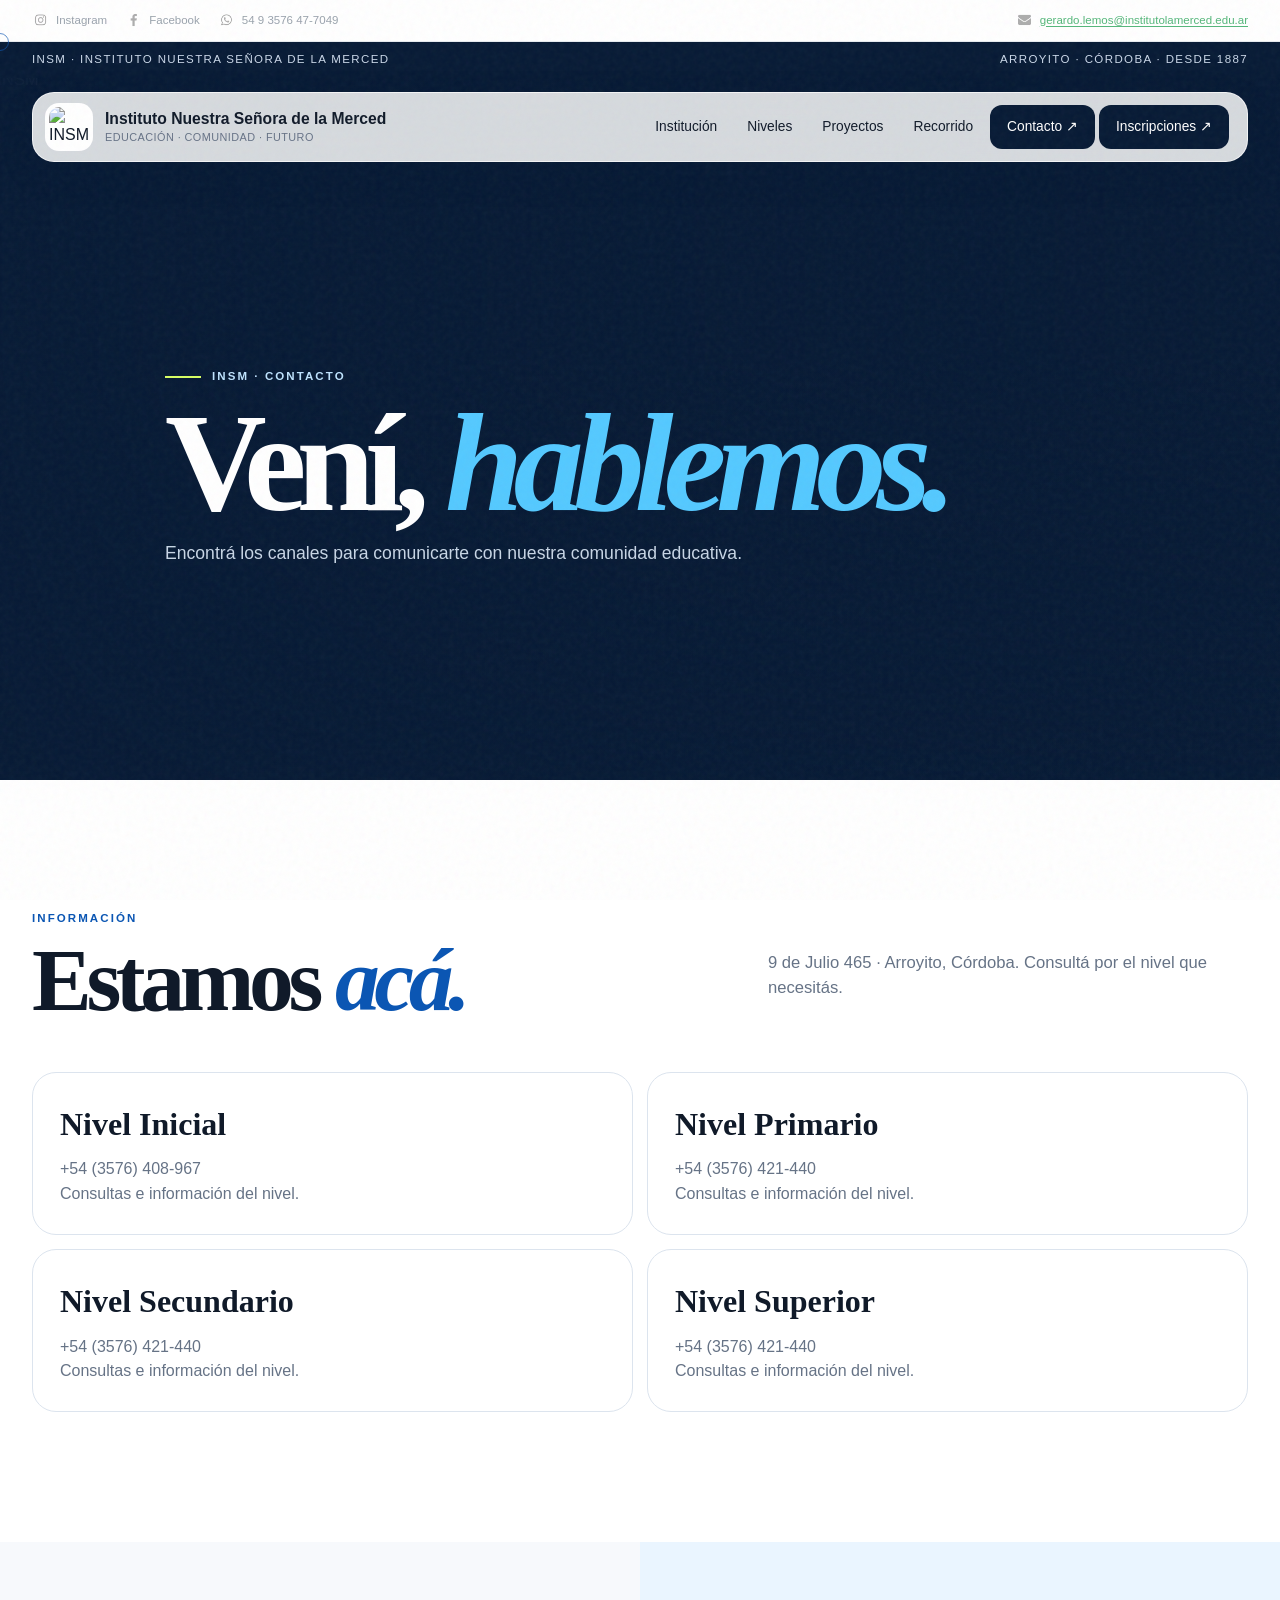
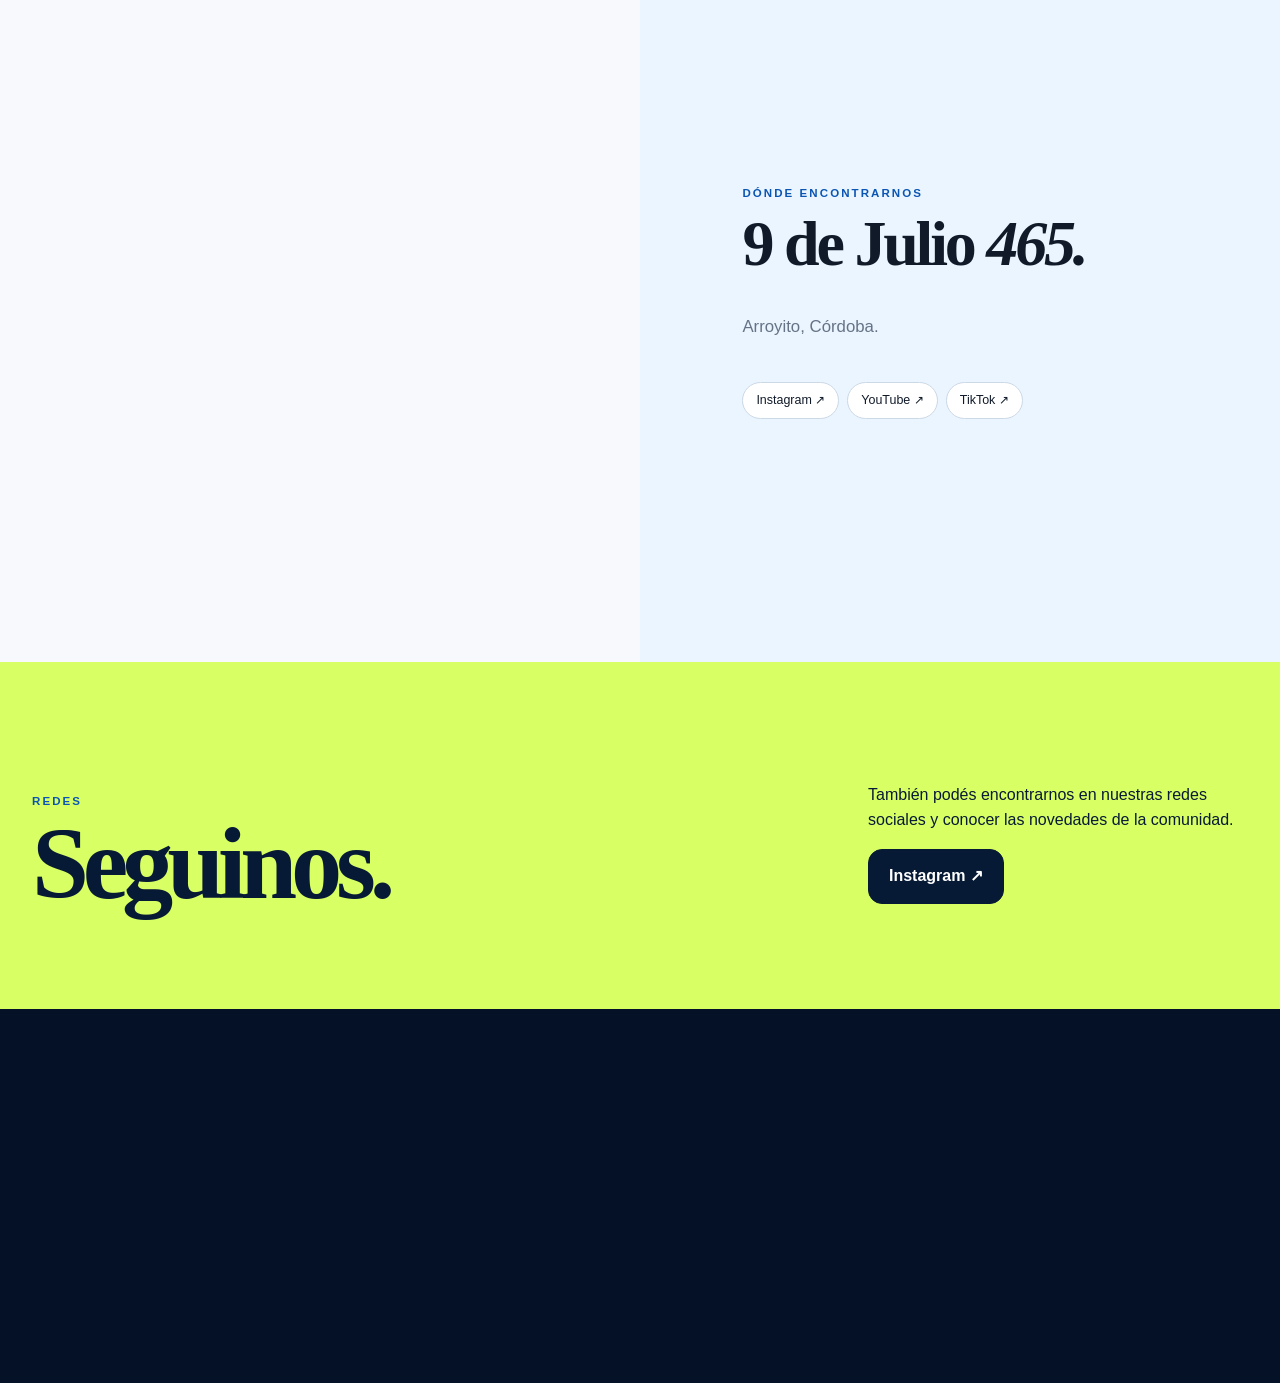
==== Contacto.html @ ac6fc98c "pagina probar" ====
<!doctype html><html lang="es"><head><meta charset="utf-8"><meta name="viewport" content="width=device-width,initial-scale=1"><title>Contacto · INSM</title><meta name="description" content="Instituto Nuestra Señora de la Merced · Arroyito, Córdoba"><link rel="icon" href="img/favicon.ico"><link rel="stylesheet" href="modern.css"></head><body><div class="social-contact-bar"><div class="container social-contact-shell"><div class="social-group"><a href="https://www.instagram.com/mercedariasarroyito/" target="_blank" rel="noopener" aria-label="Instagram"><img src="img/social/instagram.png" alt="Instagram"> <span>Instagram</span></a><a href="https://www.facebook.com/estilomercedarioarroyito" target="_blank" rel="noopener" aria-label="Facebook"><img src="img/social/facebook.png" alt="Facebook"> <span>Facebook</span></a><a href="https://wa.me/5493576477049" target="_blank" rel="noopener" aria-label="WhatsApp"><img src="img/social/whatsapp.png" alt="WhatsApp"> <span>54 9 3576 47-7049</span></a></div><div class="contact-group"><a href="mailto:gerardo.lemos@institutolamerced.edu.ar" aria-label="Correo electrónico"><img src="img/social/gmail.png" alt="Gmail"> <span>gerardo.lemos@institutolamerced.edu.ar</span></a></div></div></div><div class="progress"></div><div class="cursor"></div><div class="topline"><div class="container"><span>INSM · Instituto Nuestra Señora de la Merced</span><span>Arroyito · Córdoba · Desde 1887</span></div></div><header class="site-nav"><div class="container nav-shell"><a class="brand" href="index.html"><img class="brand-mark" src="img/logo.png" alt="INSM"><span class="brand-text">Instituto Nuestra Señora de la Merced<small>EDUCACIÓN · COMUNIDAD · FUTURO</small></span></a><nav class="nav-links"><a href="NuestroColegio.html">Institución</a><a href="index.html#niveles">Niveles</a><a href="Proyectos.html">Proyectos</a><a href="index.html#recorrido">Recorrido</a><a href="Contacto.html" class="nav-cta">Contacto ↗</a><a href="Inscripciones.html" class="nav-cta">Inscripciones ↗</a></nav><button class="menu-toggle" aria-label="Abrir menú">☰</button></div></header><div class="mobile-menu"><a href="NuestroColegio.html">Institución</a><a href="index.html#niveles">Niveles</a><a href="Proyectos.html">Proyectos</a><a href="index.html#recorrido">Recorrido</a><a href="Contacto.html">Contacto</a></div><main><section class="page-hero"><div class="page-hero-bg"><img src="img/entrada copy.png" data-parallax alt="INSM"></div><div class="container page-hero-content"><div class="eyebrow reveal">INSM · Contacto</div><h1 class="reveal delay-1">Vení, <em>hablemos.</em></h1><p class="reveal delay-2">Encontrá los canales para comunicarte con nuestra comunidad educativa.</p></div></section><section class="section white"><div class="container"><div class="section-head"><div><div class="section-label">Información</div><h2 class="display">Estamos <em>acá.</em></h2></div><p class="section-intro">9 de Julio 465 · Arroyito, Córdoba. Consultá por el nivel que necesitás.</p></div><div class="contact-cards"><article class="contact-card"><h3>Nivel Inicial</h3><p>+54 (3576) 408-967</p><p>Consultas e información del nivel.</p></article><article class="contact-card"><h3>Nivel Primario</h3><p>+54 (3576) 421-440</p><p>Consultas e información del nivel.</p></article><article class="contact-card"><h3>Nivel Secundario</h3><p>+54 (3576) 421-440</p><p>Consultas e información del nivel.</p></article><article class="contact-card"><h3>Nivel Superior</h3><p>+54 (3576) 421-440</p><p>Consultas e información del nivel.</p></article></div></div></section><section class="split-image"><div class="photo" style="background-image:url('img/entrada.png')"></div><div class="content"><div class="section-label">Dónde encontrarnos</div><h3>9 de Julio <em>465.</em></h3><p>Arroyito, Córdoba.</p><div class="pill-row"><span class="pill">Instagram ↗</span><span class="pill">YouTube ↗</span><span class="pill">TikTok ↗</span></div></div></section><section class="cta"><div class="container cta-grid"><div><div class="section-label">Redes</div><h2>Seguinos.</h2></div><div><p>También podés encontrarnos en nuestras redes sociales y conocer las novedades de la comunidad.</p><a class="btn" href="https://www.instagram.com/mercedariasarroyito/" target="_blank">Instagram ↗</a></div></div></section></main><footer class="footer"><div class="container footer-grid"><div><div class="footer-brand">INSM</div><p>Instituto Nuestra Señora de la Merced.<br>9 de Julio 465 · Arroyito, Córdoba.</p></div><div><h3>Niveles</h3><a href="NivelInicial.html">Inicial</a><a href="NivelPrimario.html">Primario</a><a href="NivelSecundario.html">Secundario</a><a href="NivelTerciario.html">Superior</a></div><div><h3>Explorar</h3><a href="NuestroColegio.html">Nuestra institución</a><a href="Proyectos.html">Proyectos</a><a href="Contacto.html">Contacto</a></div><div><h3>Comunidad</h3><a href="https://www.instagram.com/mercedariasarroyito/" target="_blank">Instagram ↗</a><a href="https://www.youtube.com/@INSM.DIGITAL" target="_blank">YouTube ↗</a><a href="https://www.tiktok.com/@insm.digital" target="_blank">TikTok ↗</a></div></div><div class="container footer-bottom"><span>© INSM · Instituto Nuestra Señora de la Merced</span><span>Educación · Comunidad · Futuro</span></div></footer><script src="site.js"></script></body></html>
---- modern.css ----
@font-face{font-family:Proxima;src:url('fonts/ProximaNova-Regular.ttf') format('truetype');font-weight:400;font-style:normal;font-display:swap}
@font-face{font-family:Heuristica;src:url('fonts/Heuristica-Bold.ttf') format('truetype');font-weight:800;font-style:normal;font-display:swap}
@font-face{font-family:Heuristica;src:url('fonts/Heuristica-Italic.ttf') format('truetype');font-weight:400;font-style:italic;font-display:swap}
:root{--navy:#071a35;--blue:#0b56b3;--cyan:#54c9ff;--sky:#eaf5ff;--paper:#f7f9fc;--white:#fff;--ink:#101a29;--muted:#667386;--line:#dce4ee;--lime:#d8ff63;--coral:#ff765b;--radius:34px;--ease:cubic-bezier(.2,.8,.2,1);--shadow:0 28px 80px rgba(7,26,53,.14)}
*{box-sizing:border-box}html{scroll-behavior:smooth}body{margin:0;background:var(--paper);color:var(--ink);font-family:Proxima,Arial,sans-serif;line-height:1.55;overflow-x:hidden}body:before{content:"";position:fixed;inset:0;pointer-events:none;z-index:9999;opacity:.055;background-image:url("data:image/svg+xml,%3Csvg viewBox='0 0 180 180' xmlns='http://www.w3.org/2000/svg'%3E%3Cfilter id='n'%3E%3CfeTurbulence type='fractalNoise' baseFrequency='.9' numOctaves='3' stitchTiles='stitch'/%3E%3C/filter%3E%3Crect width='100%25' height='100%25' filter='url(%23n)' opacity='.8'/%3E%3C/svg%3E")}a{color:inherit;text-decoration:none}img{display:block;max-width:100%}button{font:inherit}.container{width:min(1280px,calc(100% - 64px));margin:auto}.topline{height:36px;background:var(--navy);color:#cbd8e9;font-size:.72rem;letter-spacing:.12em;text-transform:uppercase;display:flex;align-items:center}.topline .container{display:flex;justify-content:space-between}.site-nav{position:fixed;top:36px;left:0;right:0;z-index:1000;padding:14px 0;transition:.45s var(--ease)}.site-nav.scrolled{top:0;padding:9px 0}.nav-shell{height:70px;background:rgba(255,255,255,.84);backdrop-filter:blur(22px);border:1px solid rgba(255,255,255,.7);box-shadow:0 12px 40px rgba(7,26,53,.08);border-radius:22px;padding:0 18px 0 12px;display:flex;align-items:center;gap:28px}.brand{display:flex;align-items:center;gap:12px;min-width:270px}.brand-mark{width:48px;height:48px;border-radius:14px;object-fit:contain;background:#fff;padding:4px}.brand-text{font-weight:800;font-size:.98rem;line-height:1.05}.brand-text small{display:block;font-weight:400;color:var(--muted);font-size:.68rem;letter-spacing:.04em;margin-top:5px}.nav-links{display:flex;align-items:center;gap:4px;margin-left:auto}.nav-links>a{font-size:.86rem;padding:10px 13px;border-radius:12px;transition:.25s}.nav-links>a:hover{background:var(--sky);color:var(--blue)}.nav-cta{background:var(--navy)!important;color:white!important;padding:11px 17px!important}.menu-toggle{display:none;border:0;background:var(--navy);color:#fff;border-radius:13px;width:45px;height:45px}.mobile-menu{position:fixed;top:116px;left:20px;right:20px;z-index:999;background:#fff;border:1px solid var(--line);border-radius:22px;padding:16px;box-shadow:var(--shadow);display:none}.mobile-menu.open{display:grid;gap:7px}.mobile-menu a{padding:13px 15px;border-radius:13px;background:var(--paper)}
.progress{position:fixed;top:0;left:0;height:3px;background:var(--lime);z-index:2000;width:0;transform-origin:left}.cursor{position:fixed;width:18px;height:18px;border:1px solid rgba(11,86,179,.65);border-radius:50%;pointer-events:none;z-index:3000;transform:translate(-50%,-50%);transition:width .2s,height .2s,background .2s;display:none}.cursor.big{width:60px;height:60px;background:rgba(84,201,255,.12)}
.hero{min-height:100svh;background:var(--navy);color:white;position:relative;display:flex;align-items:flex-end;overflow:hidden;padding:170px 0 72px}.hero-bg{position:absolute;inset:0;overflow:hidden}.hero-bg img{position:absolute;inset:-4%;width:108%;height:108%;object-fit:cover;opacity:.43;filter:saturate(.9);transform:scale(1.02)}.hero-bg:after{content:"";position:absolute;inset:0;background:linear-gradient(90deg,rgba(7,26,53,.98) 0%,rgba(7,26,53,.72) 38%,rgba(7,26,53,.22) 100%),linear-gradient(0deg,rgba(7,26,53,.9),transparent 55%)}.hero-grid{position:relative;z-index:2;display:grid;grid-template-columns:minmax(0,1.25fr) minmax(280px,.55fr);gap:70px;align-items:end}.eyebrow{display:flex;align-items:center;gap:11px;text-transform:uppercase;letter-spacing:.18em;font-size:.72rem;font-weight:800;color:#bfe4ff}.eyebrow:before{content:"";width:36px;height:2px;background:var(--lime)}.hero h1{font-family:Heuristica,serif;font-size:clamp(5rem,11vw,11.5rem);font-weight:800;line-height:.79;letter-spacing:-.07em;margin:25px 0 34px;max-width:1000px}.hero h1 .line{display:block}.hero h1 .blue{color:var(--cyan);font-style:italic}.hero-copy{font-size:1.1rem;color:#c7d4e5;max-width:600px}.hero-actions{display:flex;gap:12px;flex-wrap:wrap;margin-top:28px}.btn{display:inline-flex;align-items:center;justify-content:center;gap:10px;border-radius:14px;padding:14px 20px;border:1px solid var(--line);font-weight:800;transition:transform .25s var(--ease),background .25s,color .25s,box-shadow .25s}.btn:hover{transform:translateY(-3px)}.btn-primary{background:var(--lime);border-color:var(--lime);color:var(--navy);box-shadow:0 10px 30px rgba(216,255,99,.15)}.btn-dark{background:var(--navy);color:#fff;border-color:var(--navy)}.btn-ghost{background:rgba(255,255,255,.1);border-color:rgba(255,255,255,.22);color:#fff}.hero-side{border-left:1px solid rgba(255,255,255,.2);padding-left:28px}.hero-side .number{font-family:Heuristica;font-size:5rem;line-height:.8;color:var(--lime)}.hero-side p{color:#bac9dc;max-width:280px}.scroll-cue{position:absolute;right:32px;bottom:34px;z-index:3;writing-mode:vertical-rl;text-transform:uppercase;letter-spacing:.18em;font-size:.67rem;color:#bcd0e5;display:flex;gap:12px;align-items:center}.scroll-cue:after{content:"";height:55px;width:1px;background:#bcd0e5}
.section{padding:130px 0}.section.white{background:#fff}.section.dark{background:var(--navy);color:#fff}.section.blue{background:var(--blue);color:#fff}.section-head{display:flex;justify-content:space-between;gap:50px;align-items:end;margin-bottom:54px}.section-label{font-size:.72rem;text-transform:uppercase;letter-spacing:.18em;font-weight:800;color:var(--blue);margin-bottom:13px}.dark .section-label,.blue .section-label{color:var(--lime)}h2.display{font-family:Heuristica;font-size:clamp(3.5rem,7vw,7.5rem);line-height:.86;letter-spacing:-.06em;margin:0}h2.display em{color:var(--blue);font-style:italic}.dark h2.display em,.blue h2.display em{color:var(--cyan)}.section-intro{max-width:480px;color:var(--muted);font-size:1.04rem}.dark .section-intro,.blue .section-intro{color:#c8d7e8}
.manifesto{display:grid;grid-template-columns:.55fr 1.45fr;gap:70px;align-items:start}.manifesto-mark{font-family:Heuristica;font-size:10rem;line-height:.65;color:var(--blue);opacity:.12}.manifesto-text{font-family:Heuristica;font-size:clamp(2.6rem,5vw,5.5rem);line-height:.97;letter-spacing:-.045em;margin:0}.manifesto-text span{color:var(--blue);font-style:italic}.mini-note{margin-top:35px;display:flex;gap:18px;align-items:center;color:var(--muted);font-size:.9rem}.mini-note:before{content:"";width:44px;height:1px;background:var(--blue)}
.levels{display:grid;grid-template-columns:repeat(4,1fr);gap:12px}.level-card{min-height:570px;position:relative;overflow:hidden;border-radius:26px;color:#fff;background:var(--navy);isolation:isolate}.level-card:nth-child(2){transform:translateY(45px)}.level-card:nth-child(4){transform:translateY(85px)}.level-card:before{content:"";position:absolute;inset:0;background:linear-gradient(180deg,rgba(7,26,53,.02) 20%,rgba(7,26,53,.93) 100%);z-index:1}.level-card img{position:absolute;inset:0;width:100%;height:100%;object-fit:cover;transition:transform .9s var(--ease),filter .5s}.level-card:hover img{transform:scale(1.08);filter:saturate(1.1)}.level-card .num{position:absolute;top:22px;left:22px;z-index:2;font-size:.7rem;letter-spacing:.16em}.level-card-content{position:absolute;left:25px;right:25px;bottom:24px;z-index:2}.level-card h3{font-family:Heuristica;font-size:3rem;line-height:.9;margin:0 0 10px}.level-card p{color:#d5e1ef;min-height:49px;margin:0}.level-card .go{display:flex;align-items:center;justify-content:space-between;margin-top:24px;padding-top:15px;border-top:1px solid rgba(255,255,255,.2);font-weight:800}.go span:last-child{width:40px;height:40px;border-radius:50%;background:var(--lime);color:var(--navy);display:grid;place-items:center;transition:.3s}.level-card:hover .go span:last-child{transform:rotate(-45deg)}
.story{display:grid;grid-template-columns:.85fr 1.15fr;gap:80px;align-items:center}.story-media{position:relative}.story-media img{width:100%;height:650px;object-fit:cover;border-radius:30px}.story-sticker{position:absolute;right:-25px;top:55px;width:135px;height:135px;border-radius:50%;background:var(--lime);color:var(--navy);display:grid;place-items:center;text-align:center;font-weight:800;font-size:.78rem;line-height:1.1;transform:rotate(10deg)}.story-copy h3{font-family:Heuristica;font-size:clamp(2.5rem,5vw,5rem);line-height:.9;margin:0 0 25px;letter-spacing:-.05em}.story-copy p{font-size:1.08rem;color:var(--muted);max-width:620px}.stats{display:grid;grid-template-columns:repeat(3,1fr);gap:10px;margin-top:38px}.stat{padding:20px;border-top:2px solid var(--blue)}.stat strong{font-family:Heuristica;font-size:2.5rem;display:block}.stat span{color:var(--muted);font-size:.82rem}
.marquee{overflow:hidden;border-top:1px solid var(--line);border-bottom:1px solid var(--line);white-space:nowrap;background:#fff}.marquee-track{display:inline-flex;animation:marquee 28s linear infinite;padding:17px 0}.marquee-item{font-family:Heuristica;font-size:clamp(2rem,4vw,4rem);letter-spacing:-.03em;padding:0 22px}.marquee-item i{color:var(--blue);font-style:normal}@keyframes marquee{to{transform:translateX(-50%)}}
.projects-wrap{position:relative}.projects{display:flex;gap:18px;overflow-x:auto;padding:10px 0 45px;scroll-snap-type:x mandatory;scrollbar-width:none;cursor:grab}.projects:active{cursor:grabbing}.projects::-webkit-scrollbar{display:none}.project-card{flex:0 0 min(470px,72vw);scroll-snap-align:start;border-radius:27px;background:#fff;overflow:hidden;box-shadow:0 15px 50px rgba(7,26,53,.1);border:1px solid var(--line);transition:transform .35s var(--ease)}.project-card:hover{transform:translateY(-8px)}.project-card img{height:310px;width:100%;object-fit:cover}.project-body{padding:24px}.project-meta{display:flex;justify-content:space-between;color:var(--blue);font-size:.7rem;text-transform:uppercase;letter-spacing:.13em;font-weight:800}.project-card h3{font-family:Heuristica;font-size:2.35rem;line-height:.94;margin:13px 0}.project-card p{color:var(--muted);margin:0}.project-link{display:inline-flex;margin-top:21px;font-weight:800;color:var(--blue);align-items:center;gap:10px}.project-link:after{content:"↗";font-size:1.2rem}.drag-note{text-align:right;color:var(--muted);font-size:.75rem;text-transform:uppercase;letter-spacing:.14em}
.split-image{display:grid;grid-template-columns:1fr 1fr;min-height:720px}.split-image .photo{background-size:cover;background-position:center;min-height:500px}.split-image .content{padding:100px clamp(35px,8vw,120px);display:flex;flex-direction:column;justify-content:center;background:var(--sky)}.split-image h3{font-family:Heuristica;font-size:clamp(3rem,5vw,6rem);line-height:.88;letter-spacing:-.05em;margin:0 0 25px}.split-image p{max-width:530px;color:var(--muted);font-size:1.05rem}.pill-row{display:flex;gap:8px;flex-wrap:wrap;margin-top:25px}.pill{border:1px solid #cbd8e6;border-radius:999px;padding:8px 13px;font-size:.78rem;background:#fff}
.quote-section{padding:140px 0;background:var(--navy);color:#fff;position:relative;overflow:hidden}.quote-section:before{content:"“";position:absolute;font-family:Heuristica;font-size:45rem;line-height:.6;right:-30px;top:45px;color:rgba(84,201,255,.08)}.quote{position:relative;z-index:1;font-family:Heuristica;font-size:clamp(3rem,6vw,7rem);line-height:.9;letter-spacing:-.05em;max-width:1080px}.quote em{color:var(--lime);font-style:italic}.quote-author{margin-top:35px;color:#b7c7da;font-size:.82rem;letter-spacing:.12em;text-transform:uppercase}
.tour{background:#fff}.tour-frame{background:var(--navy);padding:10px;border-radius:34px;box-shadow:var(--shadow)}.tour-frame iframe{width:100%;height:620px;border:0;border-radius:25px;display:block;background:#10243e}.tour-controls{display:flex;justify-content:space-between;align-items:center;margin-top:18px;color:var(--muted);font-size:.8rem}
.cta{background:var(--lime);color:var(--navy);padding:105px 0}.cta-grid{display:flex;justify-content:space-between;gap:50px;align-items:end}.cta h2{font-family:Heuristica;font-size:clamp(4rem,8vw,9rem);line-height:.78;letter-spacing:-.06em;margin:0}.cta p{max-width:380px;font-size:1rem}.cta .btn{background:var(--navy);border-color:var(--navy);color:#fff}
.footer{background:#041126;color:#aebed2;padding:75px 0 25px}.footer-grid{display:grid;grid-template-columns:1.4fr 1fr 1fr 1fr;gap:40px}.footer h3{color:#fff;font-family:Heuristica;font-size:1.45rem;margin:0 0 15px}.footer a{display:block;margin:8px 0;transition:.2s}.footer a:hover{color:var(--lime);transform:translateX(4px)}.footer-brand{font-family:Heuristica;color:#fff;font-size:3.5rem;line-height:.8}.footer-bottom{border-top:1px solid rgba(255,255,255,.1);margin-top:55px;padding-top:18px;display:flex;justify-content:space-between;font-size:.72rem;letter-spacing:.08em;text-transform:uppercase}
/* interior pages */
.page-hero{min-height:78svh;background:var(--navy);color:#fff;position:relative;display:flex;align-items:end;overflow:hidden;padding:170px 0 75px}.page-hero-bg{position:absolute;inset:0}.page-hero-bg img{width:100%;height:100%;object-fit:cover;opacity:.45}.page-hero-bg:after{content:"";position:absolute;inset:0;background:linear-gradient(90deg,rgba(7,26,53,.97),rgba(7,26,53,.45),rgba(7,26,53,.2)),linear-gradient(0deg,rgba(7,26,53,.85),transparent 60%)}.page-hero-content{position:relative;z-index:2;max-width:950px}.page-hero h1{font-family:Heuristica;font-size:clamp(5rem,11vw,11rem);line-height:.78;letter-spacing:-.07em;margin:22px 0}.page-hero h1 em{color:var(--cyan);font-style:italic}.page-hero p{max-width:650px;color:#c8d6e6;font-size:1.1rem}.section-nav{position:relative;z-index:5;background:#fff;border-bottom:1px solid var(--line);position:sticky;top:0}.section-nav .container{display:flex;gap:4px;overflow:auto}.section-nav a{white-space:nowrap;padding:15px 17px;font-size:.78rem;font-weight:800;color:var(--muted)}.section-nav a:hover{color:var(--blue)}.feature-cards{display:grid;grid-template-columns:repeat(3,1fr);gap:12px}.feature-card{background:#fff;border:1px solid var(--line);border-radius:27px;padding:32px;min-height:270px;transition:.4s var(--ease)}.feature-card:hover{transform:translateY(-7px);box-shadow:var(--shadow)}.feature-card .big-num{font-family:Heuristica;font-size:3.2rem;color:var(--blue);line-height:.8}.feature-card h3{font-family:Heuristica;font-size:2rem;line-height:.9;margin:28px 0 12px}.feature-card p,.feature-card li{color:var(--muted)}.feature-card ul{padding-left:19px}.content-grid{display:grid;grid-template-columns:.75fr 1.25fr;gap:80px}.content-sticky{position:sticky;top:105px;align-self:start}.content-sticky h2{font-family:Heuristica;font-size:clamp(3rem,5vw,5.5rem);line-height:.87;letter-spacing:-.05em;margin:0}.content-body{font-size:1.05rem;color:var(--muted)}.content-body p{margin-top:0;margin-bottom:25px}.content-body h3{font-family:Heuristica;color:var(--ink);font-size:2rem;margin:35px 0 10px}.info-block{border-top:1px solid var(--line);padding:22px 0;display:grid;grid-template-columns:.7fr 1.3fr;gap:20px}.info-block strong{color:var(--ink)}.info-block span{color:var(--muted)}.timeline{position:relative;margin-top:40px}.timeline:before{content:"";position:absolute;left:22px;top:0;bottom:0;width:2px;background:#cbd8e7}.timeline-item{position:relative;padding:0 0 55px 75px}.timeline-item:before{content:"";position:absolute;left:13px;top:4px;width:20px;height:20px;border-radius:50%;background:var(--lime);border:5px solid var(--navy)}.timeline-item .year{font-family:Heuristica;font-size:3rem;color:var(--blue);line-height:.8}.timeline-item h3{font-family:Heuristica;font-size:1.8rem;margin:13px 0 5px}.timeline-item p{color:var(--muted);margin:0}.doc-grid{display:grid;grid-template-columns:repeat(2,1fr);gap:12px}.doc{padding:22px;border:1px solid var(--line);border-radius:18px;background:#fff;display:flex;justify-content:space-between;align-items:center;font-weight:800}.doc span{color:var(--blue);font-size:1.3rem}.contact-cards{display:grid;grid-template-columns:repeat(2,1fr);gap:14px}.contact-card{padding:27px;background:#fff;border:1px solid var(--line);border-radius:24px}.contact-card h3{font-family:Heuristica;font-size:2rem;margin:0 0 8px}.contact-card p{color:var(--muted);margin:0}.project-page{padding:140px 0 100px}.project-detail{display:grid;grid-template-columns:1fr .7fr;gap:60px}.project-detail h1{font-family:Heuristica;font-size:clamp(4rem,8vw,8rem);line-height:.8;letter-spacing:-.06em;margin:0 0 25px}.project-detail .hero-img{height:620px;width:100%;object-fit:cover;border-radius:30px}.project-meta-list{border-top:1px solid var(--line);margin-top:35px}.project-meta-list div{display:flex;justify-content:space-between;border-bottom:1px solid var(--line);padding:15px 0;font-size:.88rem}.project-detail-text{color:var(--muted);font-size:1.05rem}.reveal{opacity:0;transform:translateY(35px);transition:opacity .8s var(--ease),transform .8s var(--ease)}.reveal.visible{opacity:1;transform:none}.delay-1{transition-delay:.08s}.delay-2{transition-delay:.16s}.delay-3{transition-delay:.24s}
@media(max-width:1050px){.container{width:min(100% - 40px,1280px)}.nav-links{display:none}.menu-toggle{display:block;margin-left:auto}.brand{min-width:0}.hero-grid,.story,.content-grid,.project-detail{grid-template-columns:1fr}.hero{padding-top:145px}.hero-side{border-left:0;border-top:1px solid rgba(255,255,255,.2);padding:25px 0 0}.levels{grid-template-columns:repeat(2,1fr)}.level-card:nth-child(2),.level-card:nth-child(4){transform:none}.story-media img{height:500px}.split-image{grid-template-columns:1fr}.split-image .content{min-height:520px}.feature-cards{grid-template-columns:1fr 1fr}.footer-grid{grid-template-columns:1.5fr 1fr 1fr}.footer-grid>div:last-child{grid-column:2}.content-sticky{position:static}.project-detail .hero-img{height:500px}}
@media(max-width:650px){.container{width:calc(100% - 28px)}.topline{display:none}.site-nav{top:0;padding:10px}.site-nav.scrolled{padding:7px 0}.nav-shell{height:62px;border-radius:18px}.brand-mark{width:42px;height:42px}.brand-text{font-size:.85rem}.brand-text small{font-size:.6rem}.mobile-menu{top:82px}.hero{min-height:760px;padding:125px 0 55px}.hero h1{font-size:clamp(4.2rem,19vw,7rem);margin:22px 0}.hero-copy{font-size:1rem}.hero-side .number{font-size:4rem}.scroll-cue{display:none}.section{padding:80px 0}.section-head{display:block;margin-bottom:36px}.section-head .btn{margin-top:22px}.manifesto{grid-template-columns:1fr;gap:10px}.manifesto-mark{display:none}.manifesto-text{font-size:2.8rem}.levels{grid-template-columns:1fr}.level-card{min-height:460px}.story{gap:40px}.story-media img{height:390px}.story-sticker{width:105px;height:105px;right:-8px;top:20px;font-size:.68rem}.stats{grid-template-columns:1fr 1fr}.stat:last-child{grid-column:span 2}.project-card{flex-basis:86vw}.project-card img{height:245px}.split-image .content{padding:70px 24px}.quote-section{padding:90px 0}.quote{font-size:3rem}.tour-frame iframe{height:420px}.cta{padding:80px 0}.cta-grid{display:block}.cta h2{font-size:5rem;margin-bottom:35px}.footer-grid{grid-template-columns:1fr 1fr}.footer-grid>div:first-child{grid-column:span 2}.footer-grid>div:last-child{grid-column:auto}.footer-brand{font-size:3rem}.footer-bottom{display:block}.footer-bottom span{display:block;margin:6px 0}.page-hero{min-height:700px;padding:130px 0 55px}.page-hero h1{font-size:clamp(4.4rem,18vw,7rem)}.feature-cards,.contact-cards,.doc-grid{grid-template-columns:1fr}.info-block{grid-template-columns:1fr;gap:7px}.timeline-item{padding-left:55px}.timeline:before{left:16px}.timeline-item:before{left:7px}.project-page{padding:110px 0 70px}.project-detail .hero-img{height:360px}.project-detail h1{font-size:4.4rem}}
@media(prefers-reduced-motion:reduce){*,*:before,*:after{scroll-behavior:auto!important;animation:none!important;transition:none!important}}

/* Barra superior de redes y contacto — agregado sin alterar los estilos existentes */
.social-contact-bar{height:42px;background:#fff;border-bottom:1px solid #e7ebef;position:relative;z-index:1002;color:#9aa3ad;font-size:.72rem;}
.social-contact-shell{height:100%;display:flex;align-items:center;justify-content:space-between;gap:28px;overflow:hidden;}
.social-group,.contact-group{display:flex;align-items:center;gap:18px;white-space:nowrap;}
.social-group a,.contact-group a{display:inline-flex;align-items:center;gap:7px;color:#9aa3ad;transition:.2s;}
.social-group a:hover,.contact-group a:hover{color:#54b77a;}
.social-group img,.contact-group img{width:17px;height:17px;object-fit:contain;opacity:.78;}
.contact-group a{color:#54b77a;text-decoration:underline;text-underline-offset:2px;}
.site-nav{top:78px;}
@media(max-width:650px){
  .social-contact-bar{height:46px;font-size:.66rem;}
  .social-contact-shell{width:100%;padding:0 14px;justify-content:flex-start;overflow-x:auto;gap:20px;}
  .social-group,.contact-group{gap:13px;}
  .social-group a,.contact-group a{gap:5px;}
  .social-group img,.contact-group img{width:16px;height:16px;}
  .site-nav{top:46px;}
  .site-nav.scrolled{top:0;}
}


/* ===== Inscripciones ===== */
.enrollment-section{background:var(--paper)}
.enrollment-layout{display:grid;grid-template-columns:.72fr 1.28fr;gap:55px;align-items:start}
.enrollment-intro{position:sticky;top:115px}
.enrollment-intro h3{font-family:Heuristica;font-size:clamp(2.8rem,5vw,5rem);line-height:.9;letter-spacing:-.05em;margin:0 0 22px}
.enrollment-intro h3 em{color:var(--blue);font-style:italic}
.enrollment-intro p{color:var(--muted);max-width:470px}
.enrollment-note{margin-top:28px;padding:20px;border-left:3px solid var(--lime);background:#fff;border-radius:0 16px 16px 0;color:var(--muted);font-size:.9rem}
.enrollment-form{background:#fff;border:1px solid var(--line);border-radius:30px;padding:35px;box-shadow:0 18px 55px rgba(7,26,53,.07)}
.form-step{display:none}.form-step.active{display:block}
.form-section-title{font-family:Heuristica;font-size:2.25rem;line-height:.95;margin:0 0 8px}
.form-section-subtitle{color:var(--muted);margin:0 0 28px}
.form-grid{display:grid;grid-template-columns:repeat(2,minmax(0,1fr));gap:17px}
.form-field{display:flex;flex-direction:column;gap:7px}
.form-field.full{grid-column:1/-1}
.form-field label{font-size:.78rem;font-weight:800;letter-spacing:.04em}
.form-field input,.form-field select,.form-field textarea{width:100%;border:1px solid var(--line);background:#fbfcfe;color:var(--ink);border-radius:13px;padding:13px 14px;font:inherit;outline:none;transition:.2s}
.form-field input:focus,.form-field select:focus,.form-field textarea:focus{border-color:var(--blue);box-shadow:0 0 0 4px rgba(11,86,179,.08);background:#fff}
.form-field input[readonly]{background:#f1f5f9;color:var(--muted)}
.radio-row{display:flex;gap:10px;flex-wrap:wrap}
.radio-option{position:relative}.radio-option input{position:absolute;opacity:0;pointer-events:none}
.radio-option label{display:block;border:1px solid var(--line);border-radius:13px;padding:11px 16px;background:#fbfcfe;cursor:pointer;font-weight:800;color:var(--muted);transition:.2s}
.radio-option input:checked+label{background:var(--navy);border-color:var(--navy);color:#fff}
.level-selector{display:grid;grid-template-columns:repeat(4,1fr);gap:10px;margin-bottom:28px}
.level-selector label{display:block}.level-selector input{position:absolute;opacity:0;pointer-events:none}
.level-selector span{display:flex;align-items:center;justify-content:center;min-height:58px;text-align:center;border:1px solid var(--line);border-radius:15px;padding:10px;background:#fbfcfe;font-weight:800;cursor:pointer;transition:.2s}
.level-selector input:checked+span{background:var(--blue);border-color:var(--blue);color:#fff;transform:translateY(-2px)}
.conditional{display:none;margin-top:25px;padding-top:25px;border-top:1px solid var(--line)}
.conditional.visible{display:block}
.form-actions{display:flex;justify-content:space-between;gap:12px;margin-top:30px;padding-top:24px;border-top:1px solid var(--line)}
.form-message{display:none;margin-top:20px;padding:15px 17px;border-radius:14px;font-weight:800}
.form-message.success{display:block;background:#eef9e8;color:#285a1f;border:1px solid #cde8c5}
.form-message.error{display:block;background:#fff2ef;color:#8b2d20;border:1px solid #f2c6bd}
@media(max-width:1050px){.enrollment-layout{grid-template-columns:1fr}.enrollment-intro{position:static}.level-selector{grid-template-columns:repeat(2,1fr)}}
@media(max-width:650px){.enrollment-form{padding:22px}.form-grid{grid-template-columns:1fr}.form-field.full{grid-column:auto}.level-selector{grid-template-columns:1fr 1fr}.form-actions{flex-direction:column}.form-actions .btn{width:100%}}

/* Detalle de proyectos: galería y material audiovisual */
.project-gallery-grid{display:grid!important;grid-template-columns:repeat(3,minmax(0,1fr));gap:22px;overflow:visible!important}
.project-gallery-card{display:block!important;overflow:hidden}
.project-gallery-card .project-body{padding:18px 20px 20px}
.project-gallery-card h3{margin:8px 0 0}
.project-video-grid{display:grid;grid-template-columns:repeat(2,minmax(0,1fr));gap:24px}
.project-video-item{position:relative;aspect-ratio:16/9;background:#111;overflow:hidden}
.project-video-item iframe{width:100%;height:100%;border:0}
.project-resources{display:flex;flex-wrap:wrap;gap:14px}
@media(max-width:800px){.project-gallery-grid,.project-video-grid{grid-template-columns:1fr}}

/* Inscripciones a especialidades */
.specialty-section{background:#f7f9fc}
.specialty-cards{display:grid;grid-template-columns:repeat(2,minmax(0,1fr));gap:22px}
.specialty-card{display:grid;grid-template-columns:auto 1fr;gap:22px;padding:30px;background:#fff;border:1px solid var(--line);border-radius:26px;box-shadow:0 16px 45px rgba(7,26,53,.06)}
.specialty-icon{width:58px;height:58px;border-radius:18px;background:var(--navy);color:#fff;display:flex;align-items:center;justify-content:center;font-weight:900;font-size:1.15rem}
.specialty-card h3{font-family:Heuristica;font-size:2rem;line-height:1;margin:6px 0 12px}
.specialty-card p{color:var(--muted);line-height:1.7;margin:0 0 20px}
.specialty-panel{margin-top:28px;padding:32px;background:#fff;border:1px solid var(--line);border-radius:30px;display:none;box-shadow:0 20px 60px rgba(7,26,53,.08)}
.specialty-panel.open{display:block}
.specialty-panel-head{display:flex;justify-content:space-between;gap:20px;align-items:flex-start;margin-bottom:24px}
.specialty-panel-head h3,.specialty-inner-form h4{font-family:Heuristica;font-size:2.35rem;line-height:.95;margin:6px 0 0}
.panel-close{border:0;background:#f1f4f8;width:42px;height:42px;border-radius:50%;font-size:1.6rem;cursor:pointer;color:var(--ink)}
.verify-box,.specialty-inner-form{padding:24px;border:1px solid var(--line);border-radius:20px;background:#fbfcfe}
.verify-box>p{color:var(--muted);line-height:1.7;margin-top:0}
.specialty-inner-form h4{margin-bottom:25px}
@media(max-width:800px){.specialty-cards{grid-template-columns:1fr}.specialty-card{grid-template-columns:1fr}.specialty-panel{padding:22px}}

/* ===== Nivel Inicial 2026 ===== */
.initial-hero .page-hero-content h1{max-width:900px}
.initial-hero .page-hero-content h1 em,.initial-closing-card h2 em,.initial-highlight h3 em,.initial-intro .display em,.initial-fields .display em,.initial-news .display em,.initial-closing-card h2 em{font-style:italic;color:var(--lime)}
.initial-hero-tags{display:flex;flex-wrap:wrap;gap:9px;margin-top:28px}
.initial-hero-tags span{padding:8px 13px;border:1px solid rgba(255,255,255,.3);border-radius:999px;background:rgba(255,255,255,.08);font-size:.74rem;font-weight:800;letter-spacing:.04em;backdrop-filter:blur(8px)}
.initial-subject-grid{display:grid;grid-template-columns:repeat(3,minmax(0,1fr));gap:12px}
.initial-subject-grid span{padding:19px 20px;border:1px solid var(--line);border-radius:17px;background:#fbfcfe;font-weight:800;transition:.2s}
.initial-subject-grid span:hover{transform:translateY(-3px);border-color:var(--blue);box-shadow:0 12px 30px rgba(7,26,53,.07)}
.initial-highlight .content p{max-width:620px}
.initial-timeline{display:grid;gap:0;border-left:2px solid var(--line)}
.initial-timeline>div{position:relative;padding:0 0 32px 35px}
.initial-timeline>div:last-child{padding-bottom:0}
.initial-timeline>div:before{content:"";position:absolute;left:-7px;top:5px;width:12px;height:12px;border-radius:50%;background:var(--blue);box-shadow:0 0 0 5px var(--paper)}
.initial-timeline strong{display:block;font-size:1.35rem;letter-spacing:.04em;color:var(--blue);margin-bottom:7px}
.initial-timeline p{margin:0;color:var(--muted);line-height:1.75}
.initial-support-grid{display:grid;grid-template-columns:repeat(3,minmax(0,1fr));gap:20px}
.initial-support-grid article{padding:29px;border:1px solid var(--line);border-radius:24px;background:#fff;box-shadow:0 15px 45px rgba(7,26,53,.05)}
.initial-support-grid article>span{display:inline-flex;align-items:center;justify-content:center;min-width:45px;height:30px;padding:0 10px;border-radius:999px;background:var(--navy);color:#fff;font-size:.7rem;font-weight:900;letter-spacing:.06em}
.initial-support-grid h3{font-family:Heuristica;font-size:1.85rem;line-height:1;margin:17px 0 11px}
.initial-support-grid p{color:var(--muted);line-height:1.7;margin:0}
.initial-news{background:var(--paper)}
.news-card{display:grid;grid-template-columns:150px 1fr;gap:35px;align-items:start;padding:35px;border:1px solid var(--line);border-radius:30px;background:#fff;box-shadow:0 18px 55px rgba(7,26,53,.06)}
.news-number{font-family:Heuristica;font-size:3rem;line-height:1;color:var(--blue);font-weight:700}
.news-card h3{font-family:Heuristica;font-size:2.5rem;line-height:1;margin:0 0 15px}
.news-card p{color:var(--muted);line-height:1.75;margin:0 0 12px;max-width:820px}
.initial-info-grid{display:grid;grid-template-columns:repeat(4,minmax(0,1fr));gap:18px}
.initial-info-grid article{padding:27px;border:1px solid var(--line);border-radius:23px;background:#fbfcfe}
.info-icon{font-size:.72rem;font-weight:900;color:var(--blue);letter-spacing:.08em;margin-bottom:24px}
.initial-info-grid h3{font-family:Heuristica;font-size:1.75rem;margin:0 0 14px}
.initial-info-grid p{color:var(--muted);line-height:1.7;margin:0 0 10px}
.initial-info-grid a{color:var(--blue);font-weight:700}
.initial-closing{padding-top:20px}
.initial-closing-card{display:grid;grid-template-columns:1fr 1fr;gap:55px;align-items:end;padding:50px;border-radius:32px;background:var(--navy);color:#fff}
.initial-closing-card h2{font-family:Heuristica;font-size:clamp(2.5rem,5vw,4.8rem);line-height:.92;letter-spacing:-.04em;margin:10px 0 0}
.initial-closing-card .section-label{color:rgba(255,255,255,.65)}
.initial-closing-card p{margin:0;color:rgba(255,255,255,.75);line-height:1.75;max-width:560px}
@media(max-width:950px){.initial-subject-grid{grid-template-columns:repeat(2,minmax(0,1fr))}.initial-support-grid{grid-template-columns:1fr}.initial-info-grid{grid-template-columns:repeat(2,minmax(0,1fr))}.initial-closing-card{grid-template-columns:1fr;gap:25px}}
@media(max-width:650px){.initial-hero-tags{gap:7px}.initial-hero-tags span{font-size:.66rem;padding:7px 10px}.initial-subject-grid{grid-template-columns:1fr}.initial-subject-grid span{padding:15px}.news-card{grid-template-columns:1fr;gap:12px;padding:25px}.news-number{font-size:2rem}.news-card h3{font-size:2rem}.initial-info-grid{grid-template-columns:1fr}.initial-info-grid article{padding:22px}.initial-closing-card{padding:30px 24px;border-radius:24px}}

/* --- INSM: nivel pages visual refresh --- */
.level-intro{display:grid;grid-template-columns:1.25fr .75fr;gap:24px;margin-top:45px}.level-intro-card{border-radius:30px;padding:34px;background:var(--navy);color:#fff;position:relative;overflow:hidden;box-shadow:var(--shadow)}.level-intro-card:after{content:"";position:absolute;width:210px;height:210px;border-radius:50%;right:-65px;bottom:-85px;background:var(--lime);opacity:.9}.level-intro-card h3{font-family:Heuristica;font-size:2.8rem;line-height:.9;margin:10px 0 14px;max-width:540px}.level-intro-card p{color:#c9d7e8;max-width:620px}.level-intro-card .section-label{color:var(--lime)}.level-stat-card{border:1px solid var(--line);border-radius:30px;padding:30px;background:#fff;display:flex;flex-direction:column;justify-content:space-between;box-shadow:0 12px 35px rgba(7,26,53,.07)}.level-stat-card strong{font-family:Heuristica;font-size:4.5rem;line-height:.8;color:var(--blue)}.level-stat-card span{color:var(--muted);font-weight:700;text-transform:uppercase;letter-spacing:.1em;font-size:.72rem}.specialty-card{border-radius:32px;border:1px solid var(--line);background:#fff;overflow:hidden;box-shadow:0 15px 45px rgba(7,26,53,.08);margin-top:28px}.specialty-top{display:flex;justify-content:space-between;gap:30px;align-items:end;padding:34px 36px;background:linear-gradient(135deg,#eef7ff,#fff)}.specialty-top h3{font-family:Heuristica;font-size:clamp(2.8rem,5vw,5rem);line-height:.8;margin:7px 0 12px;letter-spacing:-.05em}.specialty-top p{color:var(--muted);max-width:650px;margin:0}.specialty-top .btn{white-space:nowrap}.year-grid{display:grid;grid-template-columns:repeat(3,1fr);gap:0;border-top:1px solid var(--line)}.year-card{padding:28px 30px;min-height:260px;border-right:1px solid var(--line)}.year-card:last-child{border-right:0}.year-card .year{font-family:Heuristica;font-size:2.7rem;color:var(--blue);line-height:.8}.subject-list{display:flex;flex-wrap:wrap;gap:7px;margin-top:22px}.subject{font-size:.78rem;padding:8px 10px;border-radius:999px;background:var(--sky);border:1px solid #d6e4f0;color:var(--ink);font-weight:700}.subject.major{background:var(--lime);border-color:var(--lime)}.specialty-footer{padding:18px 30px;border-top:1px solid var(--line);font-size:.8rem;color:var(--muted)}.doc-cards{display:grid;grid-template-columns:repeat(2,1fr);gap:14px;margin-top:30px}.doc-card{display:flex;gap:18px;align-items:center;padding:24px;border-radius:24px;border:1px solid var(--line);background:#fff;transition:.3s;box-shadow:0 10px 30px rgba(7,26,53,.05)}.doc-card:hover{transform:translateY(-5px);box-shadow:var(--shadow)}.doc-icon{width:52px;height:52px;border-radius:16px;background:var(--navy);color:var(--lime);display:grid;place-items:center;font-weight:900;flex:0 0 auto}.doc-card h3{font-family:Heuristica;font-size:1.55rem;line-height:.95;margin:0 0 5px}.doc-card p{font-size:.82rem;color:var(--muted);margin:0}.doc-card .download{margin-left:auto;color:var(--blue);font-weight:900;white-space:nowrap}.academic-years{display:grid;grid-template-columns:repeat(2,1fr);gap:14px;margin-top:30px}.academic-year{border:1px solid var(--line);border-radius:24px;padding:26px;background:#fff}.academic-year h3{font-family:Heuristica;font-size:2.4rem;color:var(--blue);margin:0 0 16px}.academic-year ul{margin:0;padding-left:18px;color:var(--muted)}.academic-year li{margin:7px 0}.training-grid{display:grid;grid-template-columns:repeat(3,1fr);gap:14px;margin-top:30px}.training-card{padding:30px;border-radius:28px;background:var(--navy);color:#fff;min-height:300px;position:relative;overflow:hidden}.training-card:before{content:"";position:absolute;width:130px;height:130px;border-radius:50%;right:-45px;top:-45px;background:var(--lime);opacity:.85}.training-card .num{font-family:Heuristica;font-size:4rem;color:var(--lime);line-height:.7}.training-card h3{font-family:Heuristica;font-size:1.8rem;line-height:.95;margin:22px 0 12px;max-width:300px}.training-card p{color:#c6d4e5;font-size:.9rem}.training-card strong{color:#fff}.hero-badge{display:inline-flex;gap:8px;align-items:center;border:1px solid rgba(255,255,255,.25);background:rgba(255,255,255,.08);padding:9px 13px;border-radius:999px;font-size:.72rem;text-transform:uppercase;letter-spacing:.1em;color:#fff}.hero-badge:before{content:"";width:8px;height:8px;border-radius:50%;background:var(--lime)}
@media(max-width:900px){.level-intro,.year-grid,.training-grid,.doc-cards,.academic-years{grid-template-columns:1fr}.specialty-top{align-items:start;flex-direction:column}.year-card{border-right:0;border-bottom:1px solid var(--line)}.year-card:last-child{border-bottom:0}.doc-card .download{font-size:.75rem}.level-stat-card{min-height:170px}}

/* ===== Calidad técnica / accesibilidad: no modifica el diseño ===== */
html:focus-within{scroll-behavior:smooth}
:focus-visible{outline:3px solid var(--cyan);outline-offset:3px}
button,.btn,a,label,select,input[type="radio"]{touch-action:manipulation}
.mobile-menu[aria-hidden="true"]{visibility:hidden}
.page-hero-bg img{will-change:transform}
@media (min-width:651px){
  .section,.quote-section,.footer{content-visibility:auto;contain-intrinsic-size:800px}
}
@media (prefers-reduced-motion:reduce){
  .reveal{opacity:1!important;transform:none!important}
}
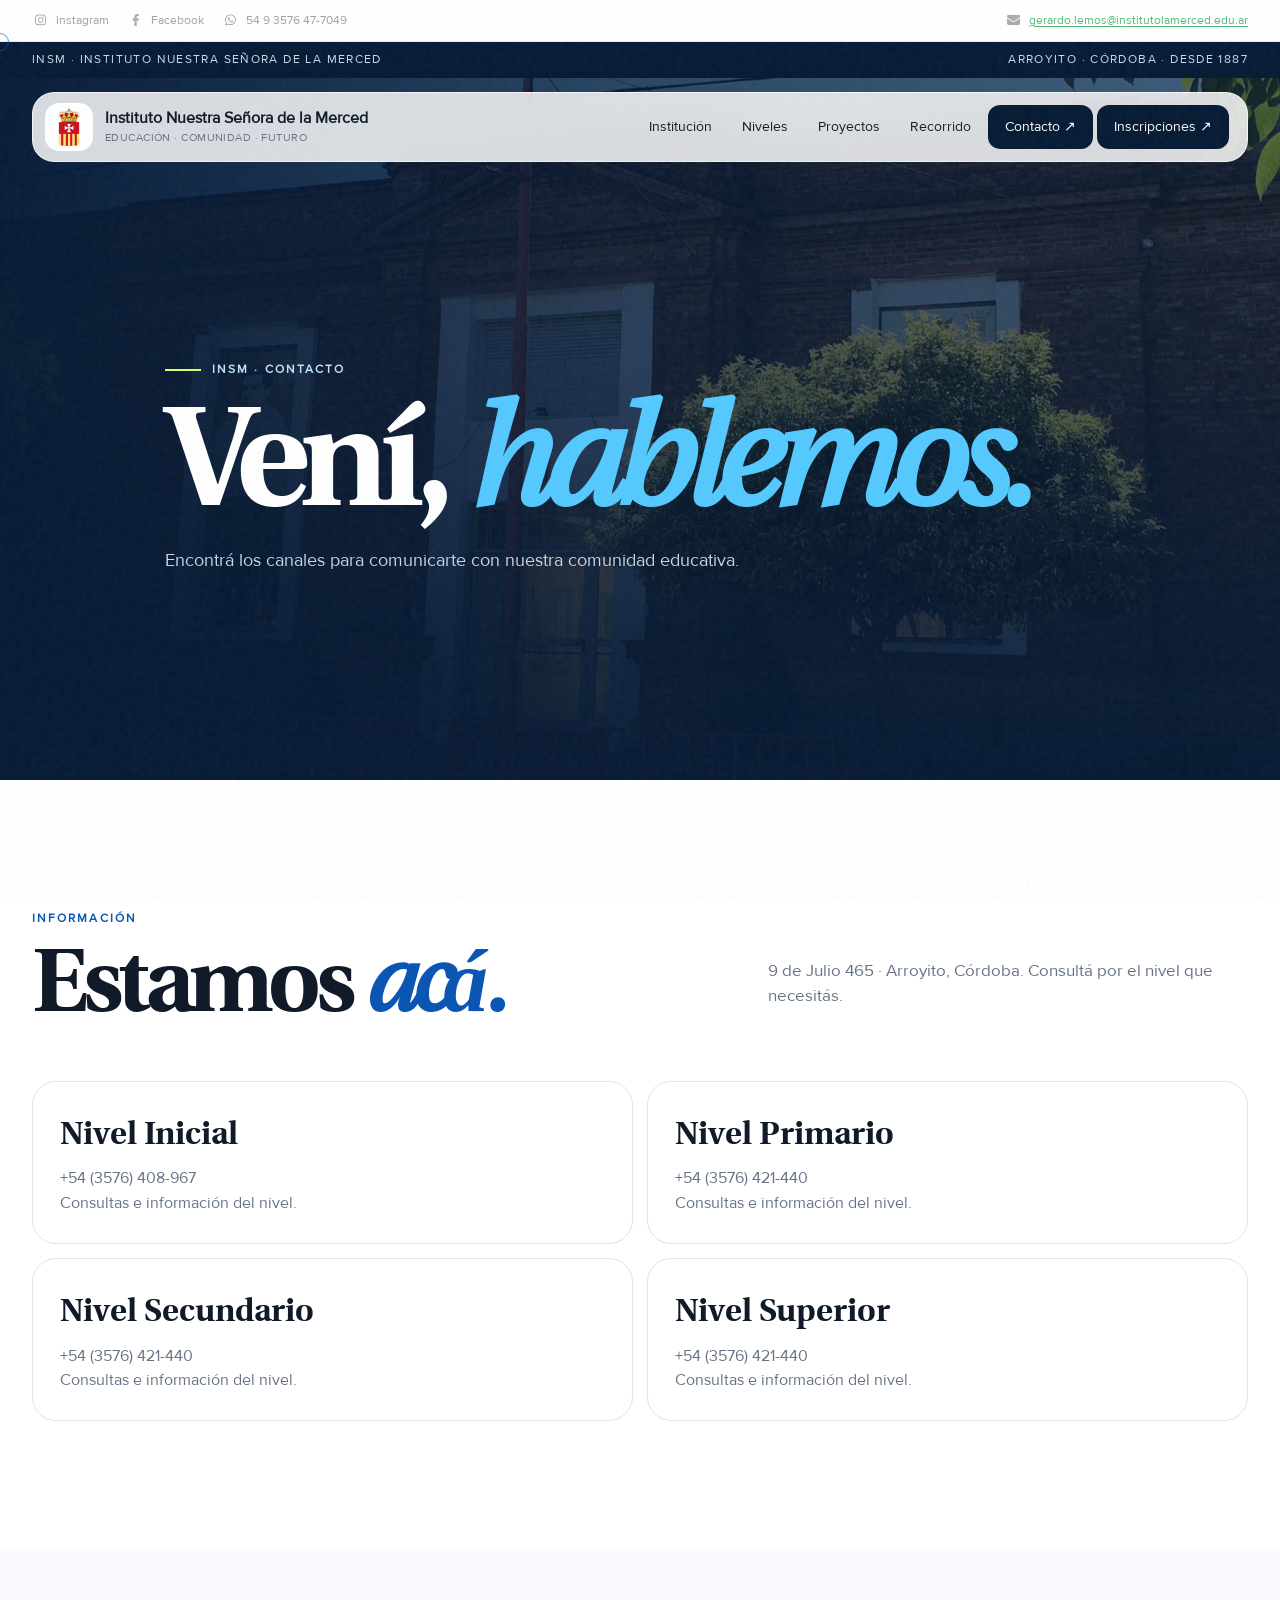
==== commit db3c7d6f: "xd" ====
--- a/Contacto.html
+++ b/Contacto.html
@@ -1 +1,2 @@
-<!doctype html><html lang="es"><head><meta charset="utf-8"><meta name="viewport" content="width=device-width,initial-scale=1"><title>Contacto · INSM</title><meta name="description" content="Instituto Nuestra Señora de la Merced · Arroyito, Córdoba"><link rel="icon" href="img/favicon.ico"><link rel="stylesheet" href="modern.css"></head><body><div class="social-contact-bar"><div class="container social-contact-shell"><div class="social-group"><a href="https://www.instagram.com/mercedariasarroyito/" target="_blank" rel="noopener" aria-label="Instagram"><img src="img/social/instagram.png" alt="Instagram"> <span>Instagram</span></a><a href="https://www.facebook.com/estilomercedarioarroyito" target="_blank" rel="noopener" aria-label="Facebook"><img src="img/social/facebook.png" alt="Facebook"> <span>Facebook</span></a><a href="https://wa.me/5493576477049" target="_blank" rel="noopener" aria-label="WhatsApp"><img src="img/social/whatsapp.png" alt="WhatsApp"> <span>54 9 3576 47-7049</span></a></div><div class="contact-group"><a href="mailto:gerardo.lemos@institutolamerced.edu.ar" aria-label="Correo electrónico"><img src="img/social/gmail.png" alt="Gmail"> <span>gerardo.lemos@institutolamerced.edu.ar</span></a></div></div></div><div class="progress"></div><div class="cursor"></div><div class="topline"><div class="container"><span>INSM · Instituto Nuestra Señora de la Merced</span><span>Arroyito · Córdoba · Desde 1887</span></div></div><header class="site-nav"><div class="container nav-shell"><a class="brand" href="index.html"><img class="brand-mark" src="img/logo.png" alt="INSM"><span class="brand-text">Instituto Nuestra Señora de la Merced<small>EDUCACIÓN · COMUNIDAD · FUTURO</small></span></a><nav class="nav-links"><a href="NuestroColegio.html">Institución</a><a href="index.html#niveles">Niveles</a><a href="Proyectos.html">Proyectos</a><a href="index.html#recorrido">Recorrido</a><a href="Contacto.html" class="nav-cta">Contacto ↗</a><a href="Inscripciones.html" class="nav-cta">Inscripciones ↗</a></nav><button class="menu-toggle" aria-label="Abrir menú">☰</button></div></header><div class="mobile-menu"><a href="NuestroColegio.html">Institución</a><a href="index.html#niveles">Niveles</a><a href="Proyectos.html">Proyectos</a><a href="index.html#recorrido">Recorrido</a><a href="Contacto.html">Contacto</a></div><main><section class="page-hero"><div class="page-hero-bg"><img src="img/entrada copy.png" data-parallax alt="INSM"></div><div class="container page-hero-content"><div class="eyebrow reveal">INSM · Contacto</div><h1 class="reveal delay-1">Vení, <em>hablemos.</em></h1><p class="reveal delay-2">Encontrá los canales para comunicarte con nuestra comunidad educativa.</p></div></section><section class="section white"><div class="container"><div class="section-head"><div><div class="section-label">Información</div><h2 class="display">Estamos <em>acá.</em></h2></div><p class="section-intro">9 de Julio 465 · Arroyito, Córdoba. Consultá por el nivel que necesitás.</p></div><div class="contact-cards"><article class="contact-card"><h3>Nivel Inicial</h3><p>+54 (3576) 408-967</p><p>Consultas e información del nivel.</p></article><article class="contact-card"><h3>Nivel Primario</h3><p>+54 (3576) 421-440</p><p>Consultas e información del nivel.</p></article><article class="contact-card"><h3>Nivel Secundario</h3><p>+54 (3576) 421-440</p><p>Consultas e información del nivel.</p></article><article class="contact-card"><h3>Nivel Superior</h3><p>+54 (3576) 421-440</p><p>Consultas e información del nivel.</p></article></div></div></section><section class="split-image"><div class="photo" style="background-image:url('img/entrada.png')"></div><div class="content"><div class="section-label">Dónde encontrarnos</div><h3>9 de Julio <em>465.</em></h3><p>Arroyito, Córdoba.</p><div class="pill-row"><span class="pill">Instagram ↗</span><span class="pill">YouTube ↗</span><span class="pill">TikTok ↗</span></div></div></section><section class="cta"><div class="container cta-grid"><div><div class="section-label">Redes</div><h2>Seguinos.</h2></div><div><p>También podés encontrarnos en nuestras redes sociales y conocer las novedades de la comunidad.</p><a class="btn" href="https://www.instagram.com/mercedariasarroyito/" target="_blank">Instagram ↗</a></div></div></section></main><footer class="footer"><div class="container footer-grid"><div><div class="footer-brand">INSM</div><p>Instituto Nuestra Señora de la Merced.<br>9 de Julio 465 · Arroyito, Córdoba.</p></div><div><h3>Niveles</h3><a href="NivelInicial.html">Inicial</a><a href="NivelPrimario.html">Primario</a><a href="NivelSecundario.html">Secundario</a><a href="NivelTerciario.html">Superior</a></div><div><h3>Explorar</h3><a href="NuestroColegio.html">Nuestra institución</a><a href="Proyectos.html">Proyectos</a><a href="Contacto.html">Contacto</a></div><div><h3>Comunidad</h3><a href="https://www.instagram.com/mercedariasarroyito/" target="_blank">Instagram ↗</a><a href="https://www.youtube.com/@INSM.DIGITAL" target="_blank">YouTube ↗</a><a href="https://www.tiktok.com/@insm.digital" target="_blank">TikTok ↗</a></div></div><div class="container footer-bottom"><span>© INSM · Instituto Nuestra Señora de la Merced</span><span>Educación · Comunidad · Futuro</span></div></footer><script src="site.js"></script></body></html>+<!DOCTYPE html>
+<html lang="es"><head><meta charset="utf-8"/><meta content="width=device-width,initial-scale=1" name="viewport"/><title>Contacto · INSM</title><meta content="Instituto Nuestra Señora de la Merced · Arroyito, Córdoba" name="description"/><link href="img/favicon.ico" rel="icon"/><link href="modern.css" rel="stylesheet"/><meta content="index,follow" name="robots"/><link href="https://elsonso1920-max.github.io/webinsm/Contacto.html" rel="canonical"/></head><body><div class="social-contact-bar"><div class="container social-contact-shell"><div class="social-group"><a aria-label="Instagram" href="https://www.instagram.com/mercedariasarroyito/" rel="noopener" target="_blank"><img alt="Instagram" decoding="async" loading="lazy" src="img/social/instagram.webp"/> <span>Instagram</span></a><a aria-label="Facebook" href="https://www.facebook.com/estilomercedarioarroyito" rel="noopener" target="_blank"><img alt="Facebook" decoding="async" loading="lazy" src="img/social/facebook.webp"/> <span>Facebook</span></a><a aria-label="WhatsApp" href="https://wa.me/5493576477049" rel="noopener" target="_blank"><img alt="WhatsApp" decoding="async" loading="lazy" src="img/social/whatsapp.webp"/> <span>54 9 3576 47-7049</span></a></div><div class="contact-group"><a aria-label="Correo electrónico" href="mailto:gerardo.lemos@institutolamerced.edu.ar"><img alt="Gmail" decoding="async" loading="lazy" src="img/social/gmail.webp"/> <span>gerardo.lemos@institutolamerced.edu.ar</span></a></div></div></div><div class="progress"></div><div class="cursor"></div><div class="topline"><div class="container"><span>INSM · Instituto Nuestra Señora de la Merced</span><span>Arroyito · Córdoba · Desde 1887</span></div></div><header class="site-nav"><div class="container nav-shell"><a class="brand" href="index.html"><img alt="INSM" class="brand-mark" decoding="async" loading="lazy" src="img/logo.webp"/><span class="brand-text">Instituto Nuestra Señora de la Merced<small>EDUCACIÓN · COMUNIDAD · FUTURO</small></span></a><nav class="nav-links"><a href="NuestroColegio.html">Institución</a><a href="index.html#niveles">Niveles</a><a href="Proyectos.html">Proyectos</a><a href="index.html#recorrido">Recorrido</a><a class="nav-cta" href="Contacto.html">Contacto ↗</a><a class="nav-cta" href="Inscripciones.html">Inscripciones ↗</a></nav><button aria-controls="mobileMenu" aria-expanded="false" aria-label="Abrir menú" class="menu-toggle" type="button">☰</button></div></header><div class="mobile-menu" id="mobileMenu"><a href="NuestroColegio.html">Institución</a><a href="index.html#niveles">Niveles</a><a href="Proyectos.html">Proyectos</a><a href="index.html#recorrido">Recorrido</a><a href="Contacto.html">Contacto</a></div><main><section class="page-hero"><div class="page-hero-bg"><img alt="INSM" data-parallax="" decoding="async" fetchpriority="high" loading="eager" src="img/entrada copy.webp"/></div><div class="container page-hero-content"><div class="eyebrow reveal">INSM · Contacto</div><h1 class="reveal delay-1">Vení, <em>hablemos.</em></h1><p class="reveal delay-2">Encontrá los canales para comunicarte con nuestra comunidad educativa.</p></div></section><section class="section white"><div class="container"><div class="section-head"><div><div class="section-label">Información</div><h2 class="display">Estamos <em>acá.</em></h2></div><p class="section-intro">9 de Julio 465 · Arroyito, Córdoba. Consultá por el nivel que necesitás.</p></div><div class="contact-cards"><article class="contact-card"><h3>Nivel Inicial</h3><p>+54 (3576) 408-967</p><p>Consultas e información del nivel.</p></article><article class="contact-card"><h3>Nivel Primario</h3><p>+54 (3576) 421-440</p><p>Consultas e información del nivel.</p></article><article class="contact-card"><h3>Nivel Secundario</h3><p>+54 (3576) 421-440</p><p>Consultas e información del nivel.</p></article><article class="contact-card"><h3>Nivel Superior</h3><p>+54 (3576) 421-440</p><p>Consultas e información del nivel.</p></article></div></div></section><section class="split-image"><div class="photo" style="background-image:url('img/entrada.webp')"></div><div class="content"><div class="section-label">Dónde encontrarnos</div><h3>9 de Julio <em>465.</em></h3><p>Arroyito, Córdoba.</p><div class="pill-row"><span class="pill">Instagram ↗</span><span class="pill">YouTube ↗</span><span class="pill">TikTok ↗</span></div></div></section><section class="cta"><div class="container cta-grid"><div><div class="section-label">Redes</div><h2>Seguinos.</h2></div><div><p>También podés encontrarnos en nuestras redes sociales y conocer las novedades de la comunidad.</p><a class="btn" href="https://www.instagram.com/mercedariasarroyito/" target="_blank">Instagram ↗</a></div></div></section></main><footer class="footer"><div class="container footer-grid"><div><div class="footer-brand">INSM</div><p>Instituto Nuestra Señora de la Merced.<br/>9 de Julio 465 · Arroyito, Córdoba.</p></div><div><h3>Niveles</h3><a href="NivelInicial.html">Inicial</a><a href="NivelPrimario.html">Primario</a><a href="NivelSecundario.html">Secundario</a><a href="NivelTerciario.html">Superior</a></div><div><h3>Explorar</h3><a href="NuestroColegio.html">Nuestra institución</a><a href="Proyectos.html">Proyectos</a><a href="Contacto.html">Contacto</a></div><div><h3>Comunidad</h3><a href="https://www.instagram.com/mercedariasarroyito/" target="_blank">Instagram ↗</a><a href="https://www.youtube.com/@INSM.DIGITAL" target="_blank">YouTube ↗</a><a href="https://www.tiktok.com/@insm.digital" target="_blank">TikTok ↗</a></div></div><div class="container footer-bottom"><span>© INSM · Instituto Nuestra Señora de la Merced</span><span>Educación · Comunidad · Futuro</span></div></footer><script src="site.js"></script></body></html>
--- a/modern.css
+++ b/modern.css
@@ -1,6 +1,6 @@
-@font-face{font-family:Proxima;src:url('fonts/ProximaNova-Regular.ttf') format('truetype');font-weight:400;font-style:normal;font-display:swap}
-@font-face{font-family:Heuristica;src:url('fonts/Heuristica-Bold.ttf') format('truetype');font-weight:800;font-style:normal;font-display:swap}
-@font-face{font-family:Heuristica;src:url('fonts/Heuristica-Italic.ttf') format('truetype');font-weight:400;font-style:italic;font-display:swap}
+@font-face{font-family:Proxima;src:url('fonts/ProximaNova-Regular.woff2') format('woff2');font-weight:400;font-style:normal;font-display:swap}
+@font-face{font-family:Heuristica;src:url('fonts/Heuristica-Bold.woff2') format('woff2');font-weight:800;font-style:normal;font-display:swap}
+@font-face{font-family:Heuristica;src:url('fonts/Heuristica-Italic.woff2') format('woff2');font-weight:400;font-style:italic;font-display:swap}
 :root{--navy:#071a35;--blue:#0b56b3;--cyan:#54c9ff;--sky:#eaf5ff;--paper:#f7f9fc;--white:#fff;--ink:#101a29;--muted:#667386;--line:#dce4ee;--lime:#d8ff63;--coral:#ff765b;--radius:34px;--ease:cubic-bezier(.2,.8,.2,1);--shadow:0 28px 80px rgba(7,26,53,.14)}
 *{box-sizing:border-box}html{scroll-behavior:smooth}body{margin:0;background:var(--paper);color:var(--ink);font-family:Proxima,Arial,sans-serif;line-height:1.55;overflow-x:hidden}body:before{content:"";position:fixed;inset:0;pointer-events:none;z-index:9999;opacity:.055;background-image:url("data:image/svg+xml,%3Csvg viewBox='0 0 180 180' xmlns='http://www.w3.org/2000/svg'%3E%3Cfilter id='n'%3E%3CfeTurbulence type='fractalNoise' baseFrequency='.9' numOctaves='3' stitchTiles='stitch'/%3E%3C/filter%3E%3Crect width='100%25' height='100%25' filter='url(%23n)' opacity='.8'/%3E%3C/svg%3E")}a{color:inherit;text-decoration:none}img{display:block;max-width:100%}button{font:inherit}.container{width:min(1280px,calc(100% - 64px));margin:auto}.topline{height:36px;background:var(--navy);color:#cbd8e9;font-size:.72rem;letter-spacing:.12em;text-transform:uppercase;display:flex;align-items:center}.topline .container{display:flex;justify-content:space-between}.site-nav{position:fixed;top:36px;left:0;right:0;z-index:1000;padding:14px 0;transition:.45s var(--ease)}.site-nav.scrolled{top:0;padding:9px 0}.nav-shell{height:70px;background:rgba(255,255,255,.84);backdrop-filter:blur(22px);border:1px solid rgba(255,255,255,.7);box-shadow:0 12px 40px rgba(7,26,53,.08);border-radius:22px;padding:0 18px 0 12px;display:flex;align-items:center;gap:28px}.brand{display:flex;align-items:center;gap:12px;min-width:270px}.brand-mark{width:48px;height:48px;border-radius:14px;object-fit:contain;background:#fff;padding:4px}.brand-text{font-weight:800;font-size:.98rem;line-height:1.05}.brand-text small{display:block;font-weight:400;color:var(--muted);font-size:.68rem;letter-spacing:.04em;margin-top:5px}.nav-links{display:flex;align-items:center;gap:4px;margin-left:auto}.nav-links>a{font-size:.86rem;padding:10px 13px;border-radius:12px;transition:.25s}.nav-links>a:hover{background:var(--sky);color:var(--blue)}.nav-cta{background:var(--navy)!important;color:white!important;padding:11px 17px!important}.menu-toggle{display:none;border:0;background:var(--navy);color:#fff;border-radius:13px;width:45px;height:45px}.mobile-menu{position:fixed;top:116px;left:20px;right:20px;z-index:999;background:#fff;border:1px solid var(--line);border-radius:22px;padding:16px;box-shadow:var(--shadow);display:none}.mobile-menu.open{display:grid;gap:7px}.mobile-menu a{padding:13px 15px;border-radius:13px;background:var(--paper)}
 .progress{position:fixed;top:0;left:0;height:3px;background:var(--lime);z-index:2000;width:0;transform-origin:left}.cursor{position:fixed;width:18px;height:18px;border:1px solid rgba(11,86,179,.65);border-radius:50%;pointer-events:none;z-index:3000;transform:translate(-50%,-50%);transition:width .2s,height .2s,background .2s;display:none}.cursor.big{width:60px;height:60px;background:rgba(84,201,255,.12)}
@@ -149,15 +149,6 @@
 .level-intro{display:grid;grid-template-columns:1.25fr .75fr;gap:24px;margin-top:45px}.level-intro-card{border-radius:30px;padding:34px;background:var(--navy);color:#fff;position:relative;overflow:hidden;box-shadow:var(--shadow)}.level-intro-card:after{content:"";position:absolute;width:210px;height:210px;border-radius:50%;right:-65px;bottom:-85px;background:var(--lime);opacity:.9}.level-intro-card h3{font-family:Heuristica;font-size:2.8rem;line-height:.9;margin:10px 0 14px;max-width:540px}.level-intro-card p{color:#c9d7e8;max-width:620px}.level-intro-card .section-label{color:var(--lime)}.level-stat-card{border:1px solid var(--line);border-radius:30px;padding:30px;background:#fff;display:flex;flex-direction:column;justify-content:space-between;box-shadow:0 12px 35px rgba(7,26,53,.07)}.level-stat-card strong{font-family:Heuristica;font-size:4.5rem;line-height:.8;color:var(--blue)}.level-stat-card span{color:var(--muted);font-weight:700;text-transform:uppercase;letter-spacing:.1em;font-size:.72rem}.specialty-card{border-radius:32px;border:1px solid var(--line);background:#fff;overflow:hidden;box-shadow:0 15px 45px rgba(7,26,53,.08);margin-top:28px}.specialty-top{display:flex;justify-content:space-between;gap:30px;align-items:end;padding:34px 36px;background:linear-gradient(135deg,#eef7ff,#fff)}.specialty-top h3{font-family:Heuristica;font-size:clamp(2.8rem,5vw,5rem);line-height:.8;margin:7px 0 12px;letter-spacing:-.05em}.specialty-top p{color:var(--muted);max-width:650px;margin:0}.specialty-top .btn{white-space:nowrap}.year-grid{display:grid;grid-template-columns:repeat(3,1fr);gap:0;border-top:1px solid var(--line)}.year-card{padding:28px 30px;min-height:260px;border-right:1px solid var(--line)}.year-card:last-child{border-right:0}.year-card .year{font-family:Heuristica;font-size:2.7rem;color:var(--blue);line-height:.8}.subject-list{display:flex;flex-wrap:wrap;gap:7px;margin-top:22px}.subject{font-size:.78rem;padding:8px 10px;border-radius:999px;background:var(--sky);border:1px solid #d6e4f0;color:var(--ink);font-weight:700}.subject.major{background:var(--lime);border-color:var(--lime)}.specialty-footer{padding:18px 30px;border-top:1px solid var(--line);font-size:.8rem;color:var(--muted)}.doc-cards{display:grid;grid-template-columns:repeat(2,1fr);gap:14px;margin-top:30px}.doc-card{display:flex;gap:18px;align-items:center;padding:24px;border-radius:24px;border:1px solid var(--line);background:#fff;transition:.3s;box-shadow:0 10px 30px rgba(7,26,53,.05)}.doc-card:hover{transform:translateY(-5px);box-shadow:var(--shadow)}.doc-icon{width:52px;height:52px;border-radius:16px;background:var(--navy);color:var(--lime);display:grid;place-items:center;font-weight:900;flex:0 0 auto}.doc-card h3{font-family:Heuristica;font-size:1.55rem;line-height:.95;margin:0 0 5px}.doc-card p{font-size:.82rem;color:var(--muted);margin:0}.doc-card .download{margin-left:auto;color:var(--blue);font-weight:900;white-space:nowrap}.academic-years{display:grid;grid-template-columns:repeat(2,1fr);gap:14px;margin-top:30px}.academic-year{border:1px solid var(--line);border-radius:24px;padding:26px;background:#fff}.academic-year h3{font-family:Heuristica;font-size:2.4rem;color:var(--blue);margin:0 0 16px}.academic-year ul{margin:0;padding-left:18px;color:var(--muted)}.academic-year li{margin:7px 0}.training-grid{display:grid;grid-template-columns:repeat(3,1fr);gap:14px;margin-top:30px}.training-card{padding:30px;border-radius:28px;background:var(--navy);color:#fff;min-height:300px;position:relative;overflow:hidden}.training-card:before{content:"";position:absolute;width:130px;height:130px;border-radius:50%;right:-45px;top:-45px;background:var(--lime);opacity:.85}.training-card .num{font-family:Heuristica;font-size:4rem;color:var(--lime);line-height:.7}.training-card h3{font-family:Heuristica;font-size:1.8rem;line-height:.95;margin:22px 0 12px;max-width:300px}.training-card p{color:#c6d4e5;font-size:.9rem}.training-card strong{color:#fff}.hero-badge{display:inline-flex;gap:8px;align-items:center;border:1px solid rgba(255,255,255,.25);background:rgba(255,255,255,.08);padding:9px 13px;border-radius:999px;font-size:.72rem;text-transform:uppercase;letter-spacing:.1em;color:#fff}.hero-badge:before{content:"";width:8px;height:8px;border-radius:50%;background:var(--lime)}
 @media(max-width:900px){.level-intro,.year-grid,.training-grid,.doc-cards,.academic-years{grid-template-columns:1fr}.specialty-top{align-items:start;flex-direction:column}.year-card{border-right:0;border-bottom:1px solid var(--line)}.year-card:last-child{border-bottom:0}.doc-card .download{font-size:.75rem}.level-stat-card{min-height:170px}}
 
-/* ===== Calidad técnica / accesibilidad: no modifica el diseño ===== */
-html:focus-within{scroll-behavior:smooth}
-:focus-visible{outline:3px solid var(--cyan);outline-offset:3px}
-button,.btn,a,label,select,input[type="radio"]{touch-action:manipulation}
-.mobile-menu[aria-hidden="true"]{visibility:hidden}
-.page-hero-bg img{will-change:transform}
-@media (min-width:651px){
-  .section,.quote-section,.footer{content-visibility:auto;contain-intrinsic-size:800px}
-}
-@media (prefers-reduced-motion:reduce){
-  .reveal{opacity:1!important;transform:none!important}
-}
+/* Performance and accessibility refinements */
+:focus-visible{outline:3px solid var(--cyan);outline-offset:3px}.section,.split-image,.cta{content-visibility:auto;contain-intrinsic-size:800px}.page-hero-bg img,.hero-bg img{will-change:transform}.nav-shell{transform:translateZ(0)}
+@media(prefers-reduced-motion:reduce){html{scroll-behavior:auto}.reveal{transition:none}.nav-shell,.btn,.project-card,.level-card img{transition:none!important}.hero-bg img,.page-hero-bg img{will-change:auto}}
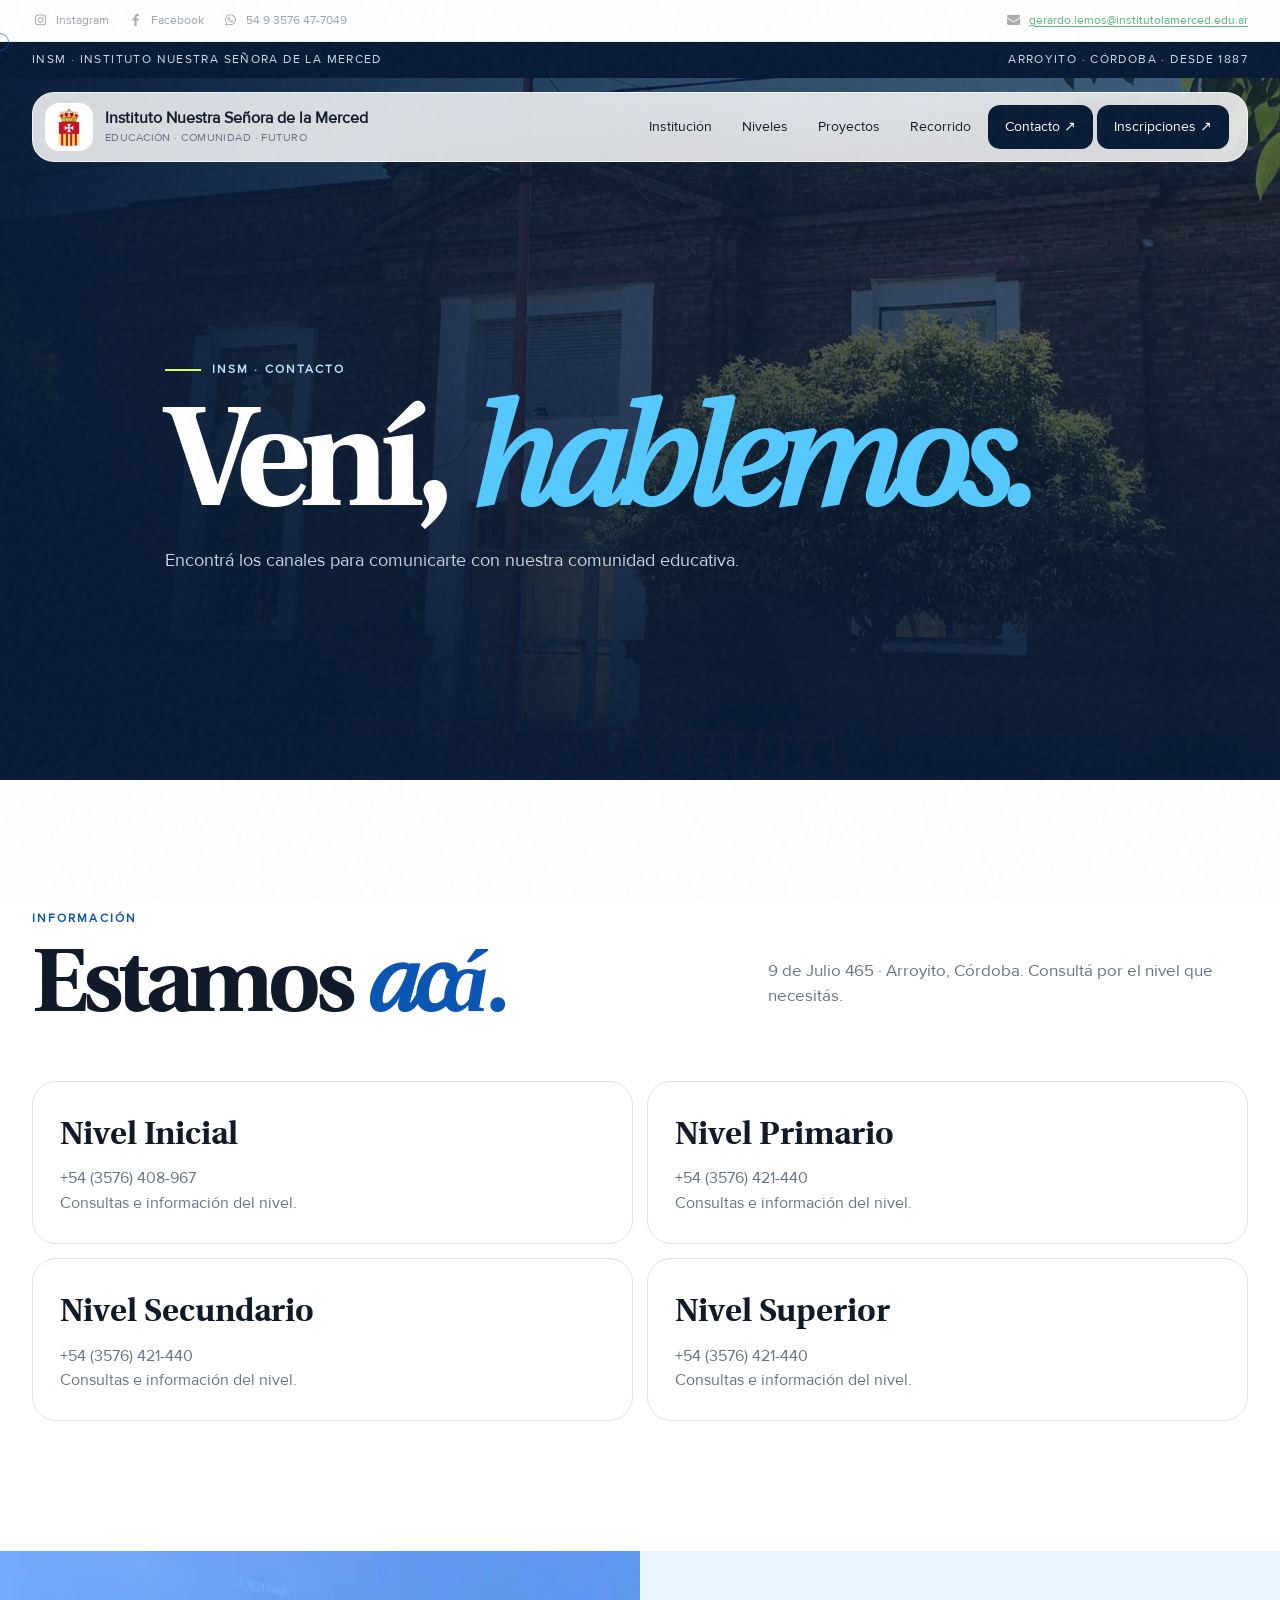
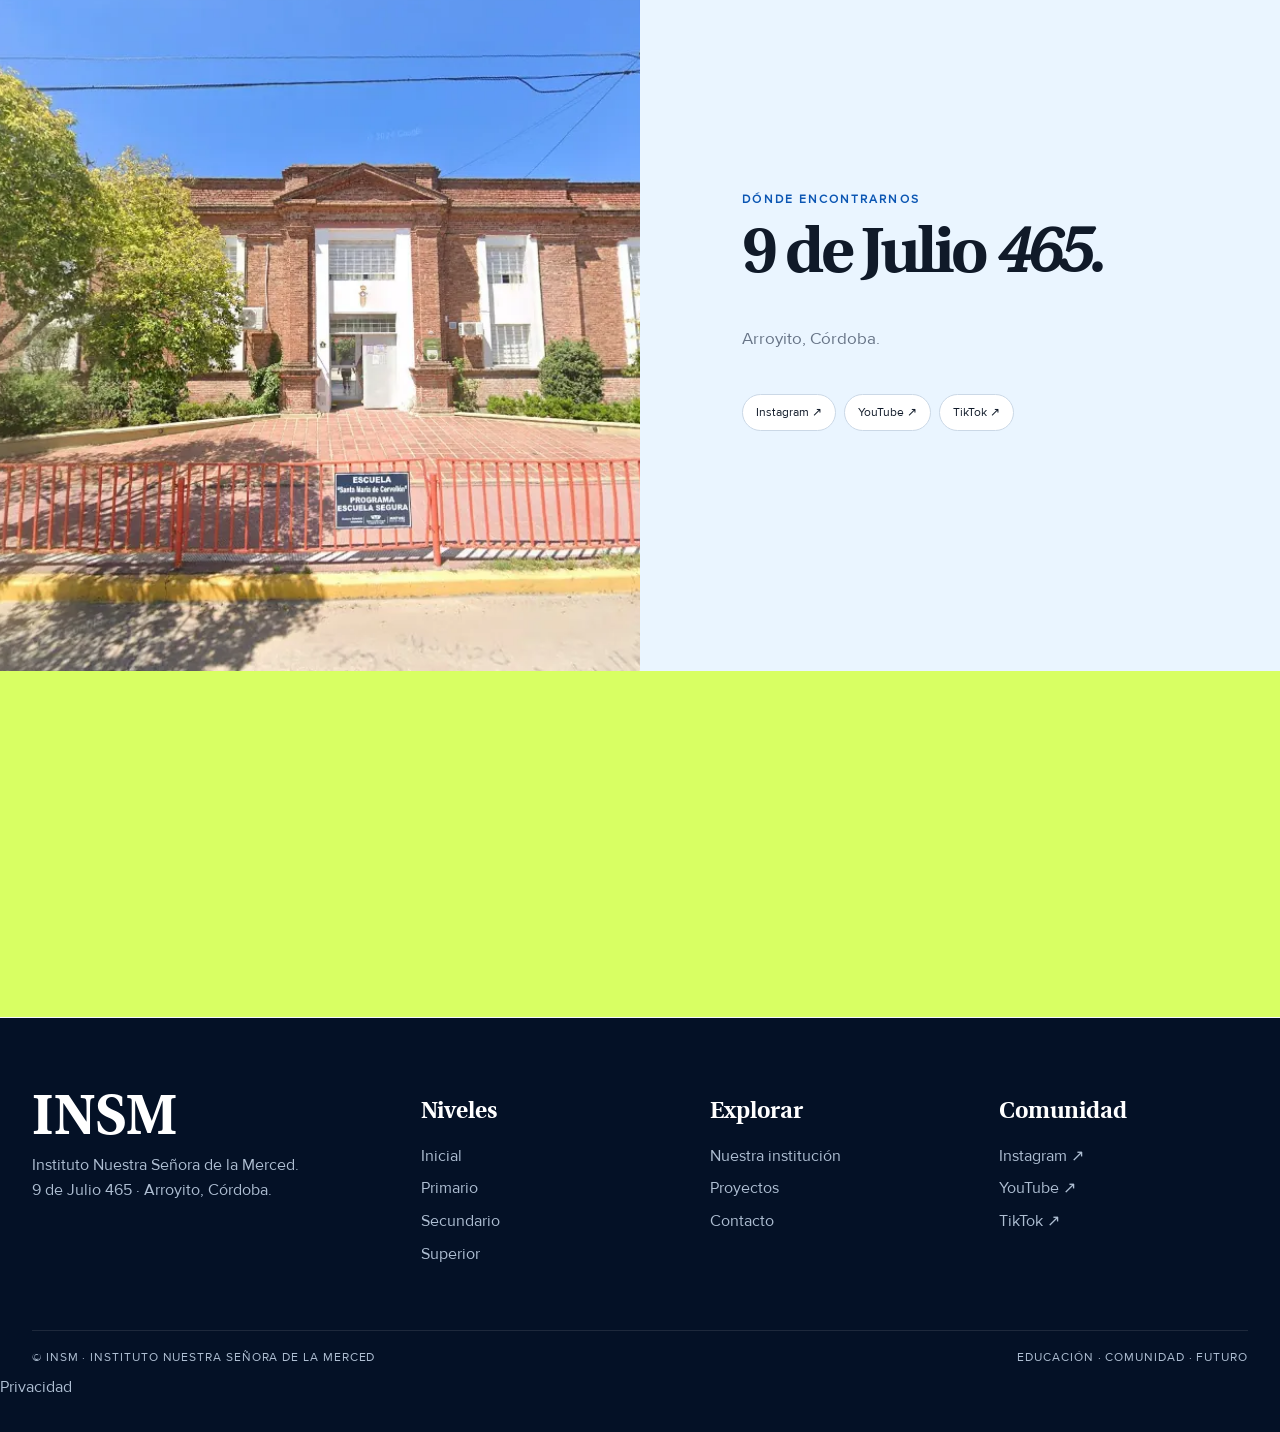
==== commit 07892b99: "." ====
--- a/Contacto.html
+++ b/Contacto.html
@@ -1,2 +1,4 @@
 <!DOCTYPE html>
-<html lang="es"><head><meta charset="utf-8"/><meta content="width=device-width,initial-scale=1" name="viewport"/><title>Contacto · INSM</title><meta content="Instituto Nuestra Señora de la Merced · Arroyito, Córdoba" name="description"/><link href="img/favicon.ico" rel="icon"/><link href="modern.css" rel="stylesheet"/><meta content="index,follow" name="robots"/><link href="https://elsonso1920-max.github.io/webinsm/Contacto.html" rel="canonical"/></head><body><div class="social-contact-bar"><div class="container social-contact-shell"><div class="social-group"><a aria-label="Instagram" href="https://www.instagram.com/mercedariasarroyito/" rel="noopener" target="_blank"><img alt="Instagram" decoding="async" loading="lazy" src="img/social/instagram.webp"/> <span>Instagram</span></a><a aria-label="Facebook" href="https://www.facebook.com/estilomercedarioarroyito" rel="noopener" target="_blank"><img alt="Facebook" decoding="async" loading="lazy" src="img/social/facebook.webp"/> <span>Facebook</span></a><a aria-label="WhatsApp" href="https://wa.me/5493576477049" rel="noopener" target="_blank"><img alt="WhatsApp" decoding="async" loading="lazy" src="img/social/whatsapp.webp"/> <span>54 9 3576 47-7049</span></a></div><div class="contact-group"><a aria-label="Correo electrónico" href="mailto:gerardo.lemos@institutolamerced.edu.ar"><img alt="Gmail" decoding="async" loading="lazy" src="img/social/gmail.webp"/> <span>gerardo.lemos@institutolamerced.edu.ar</span></a></div></div></div><div class="progress"></div><div class="cursor"></div><div class="topline"><div class="container"><span>INSM · Instituto Nuestra Señora de la Merced</span><span>Arroyito · Córdoba · Desde 1887</span></div></div><header class="site-nav"><div class="container nav-shell"><a class="brand" href="index.html"><img alt="INSM" class="brand-mark" decoding="async" loading="lazy" src="img/logo.webp"/><span class="brand-text">Instituto Nuestra Señora de la Merced<small>EDUCACIÓN · COMUNIDAD · FUTURO</small></span></a><nav class="nav-links"><a href="NuestroColegio.html">Institución</a><a href="index.html#niveles">Niveles</a><a href="Proyectos.html">Proyectos</a><a href="index.html#recorrido">Recorrido</a><a class="nav-cta" href="Contacto.html">Contacto ↗</a><a class="nav-cta" href="Inscripciones.html">Inscripciones ↗</a></nav><button aria-controls="mobileMenu" aria-expanded="false" aria-label="Abrir menú" class="menu-toggle" type="button">☰</button></div></header><div class="mobile-menu" id="mobileMenu"><a href="NuestroColegio.html">Institución</a><a href="index.html#niveles">Niveles</a><a href="Proyectos.html">Proyectos</a><a href="index.html#recorrido">Recorrido</a><a href="Contacto.html">Contacto</a></div><main><section class="page-hero"><div class="page-hero-bg"><img alt="INSM" data-parallax="" decoding="async" fetchpriority="high" loading="eager" src="img/entrada copy.webp"/></div><div class="container page-hero-content"><div class="eyebrow reveal">INSM · Contacto</div><h1 class="reveal delay-1">Vení, <em>hablemos.</em></h1><p class="reveal delay-2">Encontrá los canales para comunicarte con nuestra comunidad educativa.</p></div></section><section class="section white"><div class="container"><div class="section-head"><div><div class="section-label">Información</div><h2 class="display">Estamos <em>acá.</em></h2></div><p class="section-intro">9 de Julio 465 · Arroyito, Córdoba. Consultá por el nivel que necesitás.</p></div><div class="contact-cards"><article class="contact-card"><h3>Nivel Inicial</h3><p>+54 (3576) 408-967</p><p>Consultas e información del nivel.</p></article><article class="contact-card"><h3>Nivel Primario</h3><p>+54 (3576) 421-440</p><p>Consultas e información del nivel.</p></article><article class="contact-card"><h3>Nivel Secundario</h3><p>+54 (3576) 421-440</p><p>Consultas e información del nivel.</p></article><article class="contact-card"><h3>Nivel Superior</h3><p>+54 (3576) 421-440</p><p>Consultas e información del nivel.</p></article></div></div></section><section class="split-image"><div class="photo" style="background-image:url('img/entrada.webp')"></div><div class="content"><div class="section-label">Dónde encontrarnos</div><h3>9 de Julio <em>465.</em></h3><p>Arroyito, Córdoba.</p><div class="pill-row"><span class="pill">Instagram ↗</span><span class="pill">YouTube ↗</span><span class="pill">TikTok ↗</span></div></div></section><section class="cta"><div class="container cta-grid"><div><div class="section-label">Redes</div><h2>Seguinos.</h2></div><div><p>También podés encontrarnos en nuestras redes sociales y conocer las novedades de la comunidad.</p><a class="btn" href="https://www.instagram.com/mercedariasarroyito/" target="_blank">Instagram ↗</a></div></div></section></main><footer class="footer"><div class="container footer-grid"><div><div class="footer-brand">INSM</div><p>Instituto Nuestra Señora de la Merced.<br/>9 de Julio 465 · Arroyito, Córdoba.</p></div><div><h3>Niveles</h3><a href="NivelInicial.html">Inicial</a><a href="NivelPrimario.html">Primario</a><a href="NivelSecundario.html">Secundario</a><a href="NivelTerciario.html">Superior</a></div><div><h3>Explorar</h3><a href="NuestroColegio.html">Nuestra institución</a><a href="Proyectos.html">Proyectos</a><a href="Contacto.html">Contacto</a></div><div><h3>Comunidad</h3><a href="https://www.instagram.com/mercedariasarroyito/" target="_blank">Instagram ↗</a><a href="https://www.youtube.com/@INSM.DIGITAL" target="_blank">YouTube ↗</a><a href="https://www.tiktok.com/@insm.digital" target="_blank">TikTok ↗</a></div></div><div class="container footer-bottom"><span>© INSM · Instituto Nuestra Señora de la Merced</span><span>Educación · Comunidad · Futuro</span></div></footer><script src="site.js"></script></body></html>+
+<html lang="es"><head><meta charset="utf-8"/><meta content="width=device-width,initial-scale=1" name="viewport"/><title>Contacto · INSM</title><meta content="Instituto Nuestra Señora de la Merced · Arroyito, Córdoba" name="description"/><link href="img/favicon.ico" rel="icon"/><link href="modern.css" rel="stylesheet"/><meta content="index,follow" name="robots"/><link href="https://elsonso1920-max.github.io/webinsm/Contacto.html" rel="canonical"/><meta content="Instituto Nuestra Señora de la Merced" name="author"/><meta content="#071a35" name="theme-color"/></head><body><a class="skip-link" href="#main-content">Saltar al contenido principal</a><div class="social-contact-bar"><div class="container social-contact-shell"><div class="social-group"><a aria-label="Instagram" href="https://www.instagram.com/mercedariasarroyito/" rel="noopener noreferrer" target="_blank"><img alt="Instagram" decoding="async" height="64" loading="lazy" src="img/social/instagram.webp" width="64"/> <span>Instagram</span></a><a aria-label="Facebook" href="https://www.facebook.com/estilomercedarioarroyito" rel="noopener noreferrer" target="_blank"><img alt="Facebook" decoding="async" height="64" loading="lazy" src="img/social/facebook.webp" width="64"/> <span>Facebook</span></a><a aria-label="WhatsApp" href="https://wa.me/5493576477049" rel="noopener noreferrer" target="_blank"><img alt="WhatsApp" decoding="async" height="64" loading="lazy" src="img/social/whatsapp.webp" width="64"/> <span>54 9 3576 47-7049</span></a></div><div class="contact-group"><a aria-label="Correo electrónico" href="mailto:gerardo.lemos@institutolamerced.edu.ar"><img alt="Gmail" decoding="async" height="64" loading="lazy" src="img/social/gmail.webp" width="64"/> <span>gerardo.lemos@institutolamerced.edu.ar</span></a></div></div></div><div class="progress"></div><div class="cursor"></div><div class="topline"><div class="container"><span>INSM · Instituto Nuestra Señora de la Merced</span><span>Arroyito · Córdoba · Desde 1887</span></div></div><header class="site-nav"><div class="container nav-shell"><a class="brand" href="index.html"><img alt="INSM" class="brand-mark" decoding="async" height="2200" loading="lazy" src="img/logo.webp" width="1172"/><span class="brand-text">Instituto Nuestra Señora de la Merced<small>EDUCACIÓN · COMUNIDAD · FUTURO</small></span></a><nav class="nav-links"><a href="NuestroColegio.html">Institución</a><a href="index.html#niveles">Niveles</a><a href="Proyectos.html">Proyectos</a><a href="index.html#recorrido">Recorrido</a><a class="nav-cta" href="Contacto.html">Contacto ↗</a><a class="nav-cta" href="Inscripciones.html">Inscripciones ↗</a></nav><button aria-controls="mobileMenu" aria-expanded="false" aria-label="Abrir menú" class="menu-toggle" type="button">☰</button></div></header><div class="mobile-menu" id="mobileMenu"><a href="NuestroColegio.html">Institución</a><a href="index.html#niveles">Niveles</a><a href="Proyectos.html">Proyectos</a><a href="index.html#recorrido">Recorrido</a><a href="Contacto.html">Contacto</a></div><main id="main-content"><section class="page-hero"><div class="page-hero-bg"><img alt="INSM" data-parallax="" decoding="async" fetchpriority="high" height="1080" loading="eager" src="img/entrada copy.webp" width="1920"/></div><div class="container page-hero-content"><div class="eyebrow reveal">INSM · Contacto</div><h1 class="reveal delay-1">Vení, <em>hablemos.</em></h1><p class="reveal delay-2">Encontrá los canales para comunicarte con nuestra comunidad educativa.</p></div></section><section class="section white"><div class="container"><div class="section-head"><div><div class="section-label">Información</div><h2 class="display">Estamos <em>acá.</em></h2></div><p class="section-intro">9 de Julio 465 · Arroyito, Córdoba. Consultá por el nivel que necesitás.</p></div><div class="contact-cards"><article class="contact-card"><h3>Nivel Inicial</h3><p>+54 (3576) 408-967</p><p>Consultas e información del nivel.</p></article><article class="contact-card"><h3>Nivel Primario</h3><p>+54 (3576) 421-440</p><p>Consultas e información del nivel.</p></article><article class="contact-card"><h3>Nivel Secundario</h3><p>+54 (3576) 421-440</p><p>Consultas e información del nivel.</p></article><article class="contact-card"><h3>Nivel Superior</h3><p>+54 (3576) 421-440</p><p>Consultas e información del nivel.</p></article></div></div></section><section class="split-image"><div class="photo" style="background-image:url('img/entrada.webp')"></div><div class="content"><div class="section-label">Dónde encontrarnos</div><h3>9 de Julio <em>465.</em></h3><p>Arroyito, Córdoba.</p><div class="pill-row"><span class="pill">Instagram ↗</span><span class="pill">YouTube ↗</span><span class="pill">TikTok ↗</span></div></div></section><section class="cta"><div class="container cta-grid"><div><div class="section-label">Redes</div><h2>Seguinos.</h2></div><div><p>También podés encontrarnos en nuestras redes sociales y conocer las novedades de la comunidad.</p><a class="btn" href="https://www.instagram.com/mercedariasarroyito/" rel="noopener noreferrer" target="_blank">Instagram ↗</a></div></div></section></main><footer class="footer"><div class="container footer-grid"><div><div class="footer-brand">INSM</div><p>Instituto Nuestra Señora de la Merced.<br/>9 de Julio 465 · Arroyito, Córdoba.</p></div><div><h3>Niveles</h3><a href="NivelInicial.html">Inicial</a><a href="NivelPrimario.html">Primario</a><a href="NivelSecundario.html">Secundario</a><a href="NivelTerciario.html">Superior</a></div><div><h3>Explorar</h3><a href="NuestroColegio.html">Nuestra institución</a><a href="Proyectos.html">Proyectos</a><a href="Contacto.html">Contacto</a></div><div><h3>Comunidad</h3><a href="https://www.instagram.com/mercedariasarroyito/" rel="noopener noreferrer" target="_blank">Instagram ↗</a><a href="https://www.youtube.com/@INSM.DIGITAL" rel="noopener noreferrer" target="_blank">YouTube ↗</a><a href="https://www.tiktok.com/@insm.digital" rel="noopener noreferrer" target="_blank">TikTok ↗</a></div></div><div class="container footer-bottom"><span>© INSM · Instituto Nuestra Señora de la Merced</span><span>Educación · Comunidad · Futuro</span></div><a class="privacy-link" href="privacidad.html">Privacidad</a>
+</footer><script src="site.js"></script></body></html>
--- a/modern.css
+++ b/modern.css
@@ -152,3 +152,23 @@
 /* Performance and accessibility refinements */
 :focus-visible{outline:3px solid var(--cyan);outline-offset:3px}.section,.split-image,.cta{content-visibility:auto;contain-intrinsic-size:800px}.page-hero-bg img,.hero-bg img{will-change:transform}.nav-shell{transform:translateZ(0)}
 @media(prefers-reduced-motion:reduce){html{scroll-behavior:auto}.reveal{transition:none}.nav-shell,.btn,.project-card,.level-card img{transition:none!important}.hero-bg img,.page-hero-bg img{will-change:auto}}
+
+/* Audit-safe accessibility/performance refinements */
+.skip-link{position:fixed;left:12px;top:-80px;z-index:9999;padding:12px 16px;border-radius:10px;background:var(--navy);color:#fff;font-weight:800;text-decoration:none;transition:top .2s}.skip-link:focus{top:12px}.nav-shell{backface-visibility:hidden}
+img{max-width:100%;height:auto}
+
+/* Admissions highlight: mantiene la identidad visual y hace visible el acceso a inscripciones. */
+.admissions-highlight{position:relative;overflow:hidden}
+.admissions-highlight::before{content:"";position:absolute;inset:auto -10% -65% 35%;height:360px;background:radial-gradient(circle,rgba(45,105,190,.12),transparent 68%);pointer-events:none}
+.admissions-grid{display:grid;grid-template-columns:minmax(0,1.05fr) minmax(320px,.95fr);gap:clamp(32px,6vw,88px);align-items:center;position:relative}
+.admissions-intro h2{max-width:680px;margin:.25em 0 .45em}
+.admissions-intro p{max-width:610px;margin:0 0 26px}
+.admissions-main-cta{margin-top:2px}
+.admissions-options{display:grid;grid-template-columns:repeat(2,minmax(0,1fr));gap:12px}
+.admission-card{display:flex;flex-direction:column;min-height:145px;padding:22px 20px;border:1px solid rgba(7,26,53,.14);background:rgba(255,255,255,.82);text-decoration:none;color:inherit;transition:transform .25s ease,border-color .25s ease,box-shadow .25s ease}
+.admission-card span{font-size:.72rem;letter-spacing:.14em;opacity:.55;margin-bottom:auto}
+.admission-card strong{font-family:Heuristica,serif;font-size:1.45rem;font-weight:800}
+.admission-card small{margin-top:8px;font-size:.78rem;letter-spacing:.04em;opacity:.68}
+.admission-card:hover{transform:translateY(-4px);border-color:rgba(24,93,177,.42);box-shadow:0 14px 32px rgba(7,26,53,.09)}
+@media (max-width:760px){.admissions-grid{grid-template-columns:1fr;gap:32px}.admissions-options{grid-template-columns:repeat(2,minmax(0,1fr))}.admission-card{min-height:125px;padding:18px}.admission-card strong{font-size:1.2rem}}
+@media (prefers-reduced-motion:reduce){.admission-card{transition:none}.admission-card:hover{transform:none}}
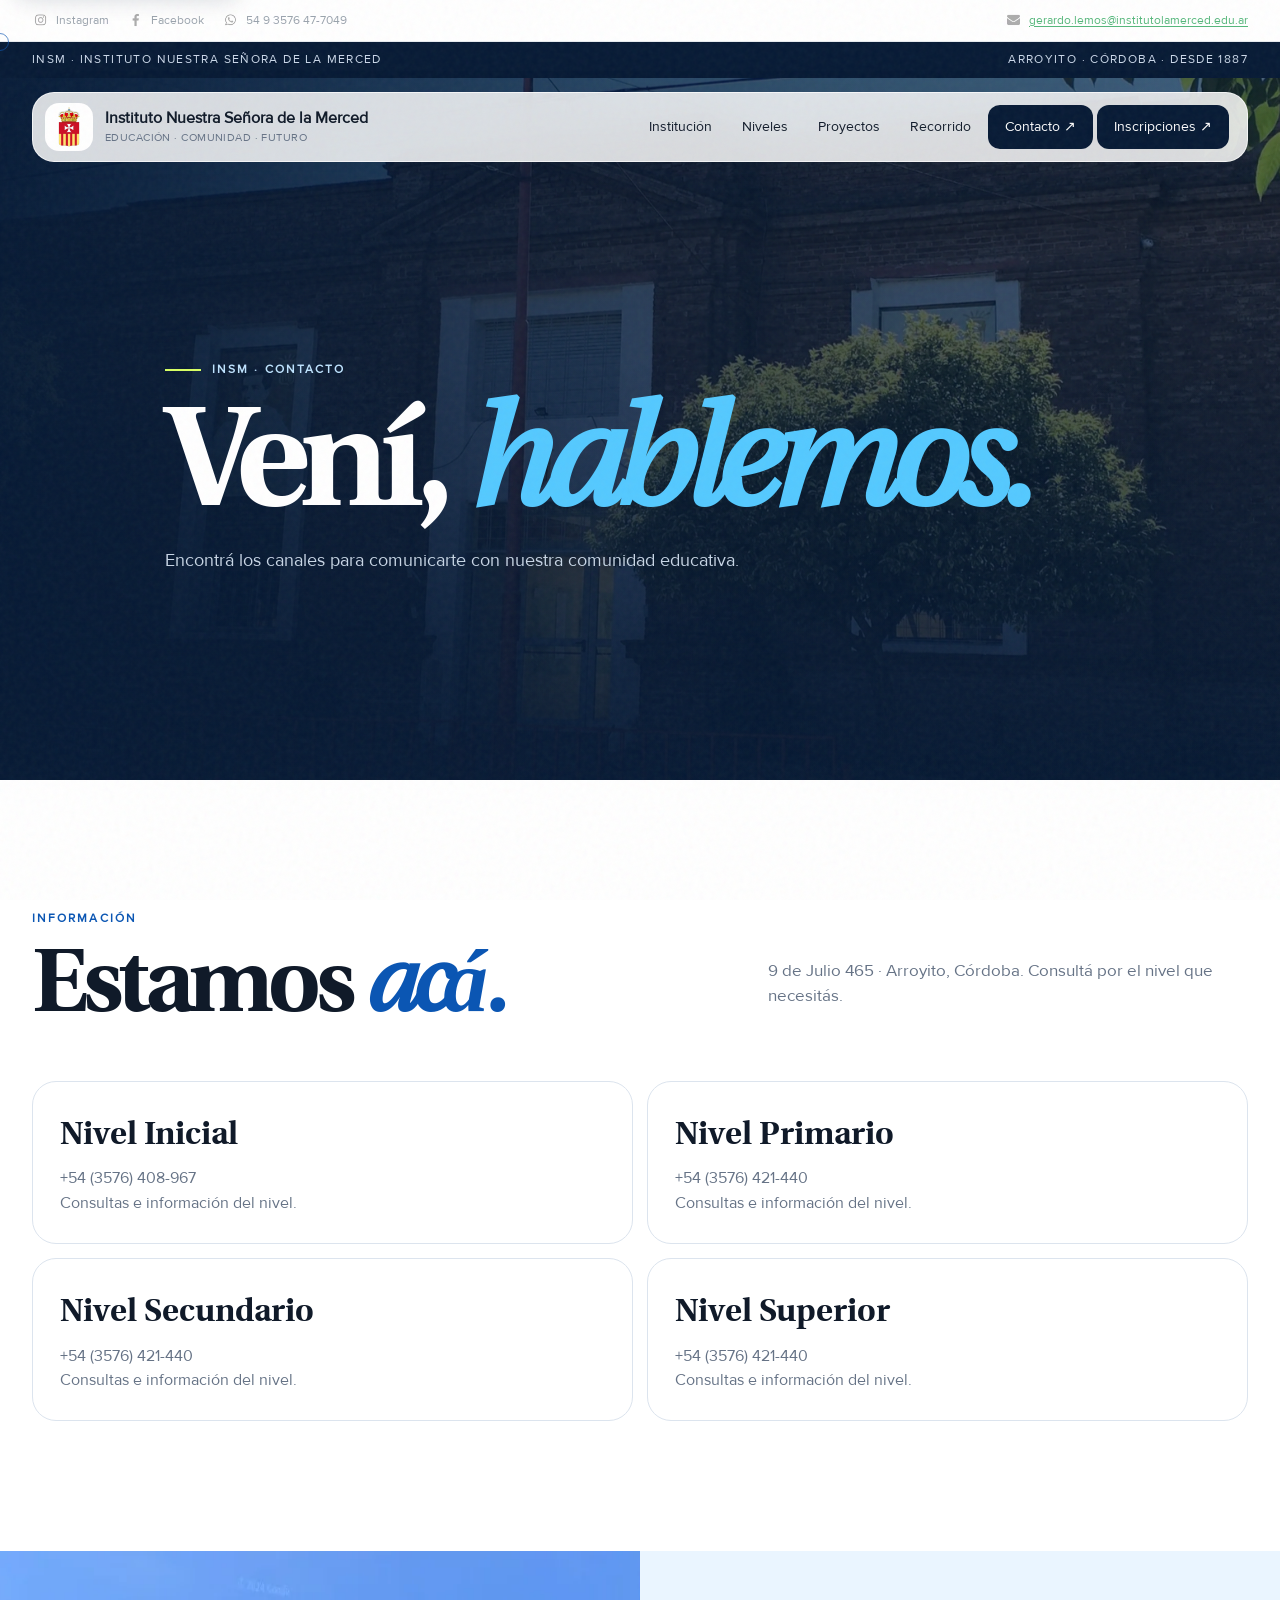
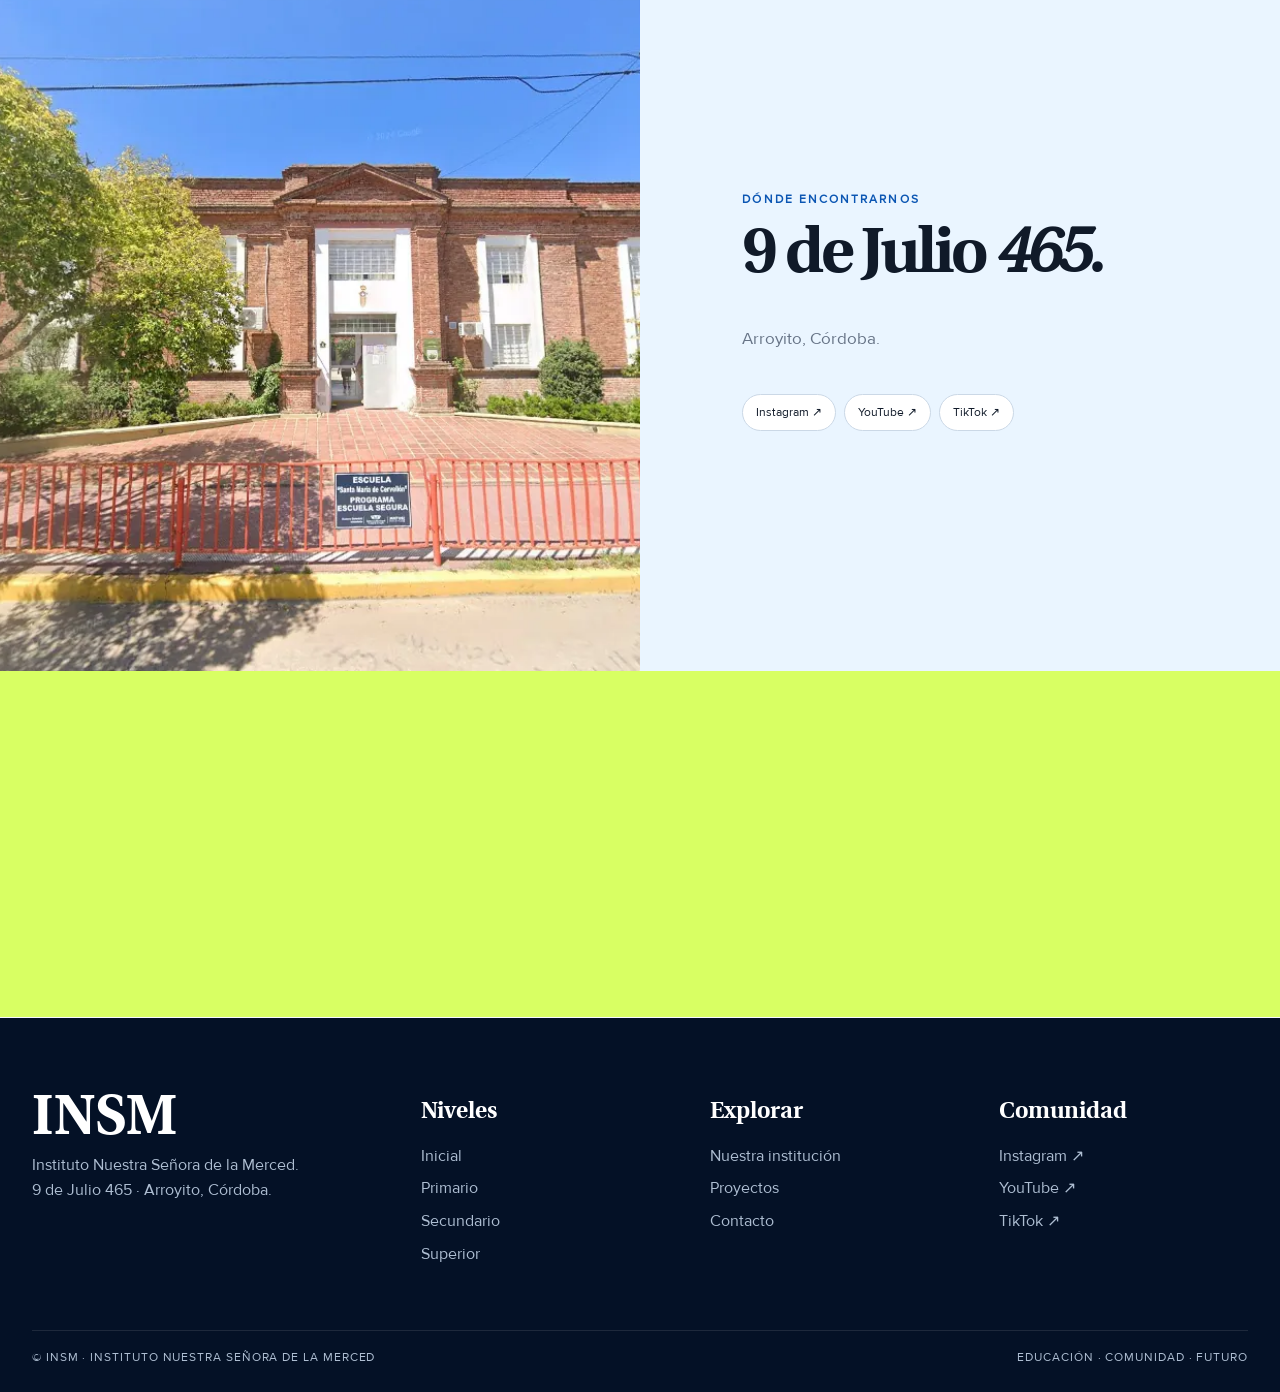
==== commit bd2171a6: "pag" ====
--- a/Contacto.html
+++ b/Contacto.html
@@ -1,4 +1,3 @@
 <!DOCTYPE html>
 
-<html lang="es"><head><meta charset="utf-8"/><meta content="width=device-width,initial-scale=1" name="viewport"/><title>Contacto · INSM</title><meta content="Instituto Nuestra Señora de la Merced · Arroyito, Córdoba" name="description"/><link href="img/favicon.ico" rel="icon"/><link href="modern.css" rel="stylesheet"/><meta content="index,follow" name="robots"/><link href="https://elsonso1920-max.github.io/webinsm/Contacto.html" rel="canonical"/><meta content="Instituto Nuestra Señora de la Merced" name="author"/><meta content="#071a35" name="theme-color"/></head><body><a class="skip-link" href="#main-content">Saltar al contenido principal</a><div class="social-contact-bar"><div class="container social-contact-shell"><div class="social-group"><a aria-label="Instagram" href="https://www.instagram.com/mercedariasarroyito/" rel="noopener noreferrer" target="_blank"><img alt="Instagram" decoding="async" height="64" loading="lazy" src="img/social/instagram.webp" width="64"/> <span>Instagram</span></a><a aria-label="Facebook" href="https://www.facebook.com/estilomercedarioarroyito" rel="noopener noreferrer" target="_blank"><img alt="Facebook" decoding="async" height="64" loading="lazy" src="img/social/facebook.webp" width="64"/> <span>Facebook</span></a><a aria-label="WhatsApp" href="https://wa.me/5493576477049" rel="noopener noreferrer" target="_blank"><img alt="WhatsApp" decoding="async" height="64" loading="lazy" src="img/social/whatsapp.webp" width="64"/> <span>54 9 3576 47-7049</span></a></div><div class="contact-group"><a aria-label="Correo electrónico" href="mailto:gerardo.lemos@institutolamerced.edu.ar"><img alt="Gmail" decoding="async" height="64" loading="lazy" src="img/social/gmail.webp" width="64"/> <span>gerardo.lemos@institutolamerced.edu.ar</span></a></div></div></div><div class="progress"></div><div class="cursor"></div><div class="topline"><div class="container"><span>INSM · Instituto Nuestra Señora de la Merced</span><span>Arroyito · Córdoba · Desde 1887</span></div></div><header class="site-nav"><div class="container nav-shell"><a class="brand" href="index.html"><img alt="INSM" class="brand-mark" decoding="async" height="2200" loading="lazy" src="img/logo.webp" width="1172"/><span class="brand-text">Instituto Nuestra Señora de la Merced<small>EDUCACIÓN · COMUNIDAD · FUTURO</small></span></a><nav class="nav-links"><a href="NuestroColegio.html">Institución</a><a href="index.html#niveles">Niveles</a><a href="Proyectos.html">Proyectos</a><a href="index.html#recorrido">Recorrido</a><a class="nav-cta" href="Contacto.html">Contacto ↗</a><a class="nav-cta" href="Inscripciones.html">Inscripciones ↗</a></nav><button aria-controls="mobileMenu" aria-expanded="false" aria-label="Abrir menú" class="menu-toggle" type="button">☰</button></div></header><div class="mobile-menu" id="mobileMenu"><a href="NuestroColegio.html">Institución</a><a href="index.html#niveles">Niveles</a><a href="Proyectos.html">Proyectos</a><a href="index.html#recorrido">Recorrido</a><a href="Contacto.html">Contacto</a></div><main id="main-content"><section class="page-hero"><div class="page-hero-bg"><img alt="INSM" data-parallax="" decoding="async" fetchpriority="high" height="1080" loading="eager" src="img/entrada copy.webp" width="1920"/></div><div class="container page-hero-content"><div class="eyebrow reveal">INSM · Contacto</div><h1 class="reveal delay-1">Vení, <em>hablemos.</em></h1><p class="reveal delay-2">Encontrá los canales para comunicarte con nuestra comunidad educativa.</p></div></section><section class="section white"><div class="container"><div class="section-head"><div><div class="section-label">Información</div><h2 class="display">Estamos <em>acá.</em></h2></div><p class="section-intro">9 de Julio 465 · Arroyito, Córdoba. Consultá por el nivel que necesitás.</p></div><div class="contact-cards"><article class="contact-card"><h3>Nivel Inicial</h3><p>+54 (3576) 408-967</p><p>Consultas e información del nivel.</p></article><article class="contact-card"><h3>Nivel Primario</h3><p>+54 (3576) 421-440</p><p>Consultas e información del nivel.</p></article><article class="contact-card"><h3>Nivel Secundario</h3><p>+54 (3576) 421-440</p><p>Consultas e información del nivel.</p></article><article class="contact-card"><h3>Nivel Superior</h3><p>+54 (3576) 421-440</p><p>Consultas e información del nivel.</p></article></div></div></section><section class="split-image"><div class="photo" style="background-image:url('img/entrada.webp')"></div><div class="content"><div class="section-label">Dónde encontrarnos</div><h3>9 de Julio <em>465.</em></h3><p>Arroyito, Córdoba.</p><div class="pill-row"><span class="pill">Instagram ↗</span><span class="pill">YouTube ↗</span><span class="pill">TikTok ↗</span></div></div></section><section class="cta"><div class="container cta-grid"><div><div class="section-label">Redes</div><h2>Seguinos.</h2></div><div><p>También podés encontrarnos en nuestras redes sociales y conocer las novedades de la comunidad.</p><a class="btn" href="https://www.instagram.com/mercedariasarroyito/" rel="noopener noreferrer" target="_blank">Instagram ↗</a></div></div></section></main><footer class="footer"><div class="container footer-grid"><div><div class="footer-brand">INSM</div><p>Instituto Nuestra Señora de la Merced.<br/>9 de Julio 465 · Arroyito, Córdoba.</p></div><div><h3>Niveles</h3><a href="NivelInicial.html">Inicial</a><a href="NivelPrimario.html">Primario</a><a href="NivelSecundario.html">Secundario</a><a href="NivelTerciario.html">Superior</a></div><div><h3>Explorar</h3><a href="NuestroColegio.html">Nuestra institución</a><a href="Proyectos.html">Proyectos</a><a href="Contacto.html">Contacto</a></div><div><h3>Comunidad</h3><a href="https://www.instagram.com/mercedariasarroyito/" rel="noopener noreferrer" target="_blank">Instagram ↗</a><a href="https://www.youtube.com/@INSM.DIGITAL" rel="noopener noreferrer" target="_blank">YouTube ↗</a><a href="https://www.tiktok.com/@insm.digital" rel="noopener noreferrer" target="_blank">TikTok ↗</a></div></div><div class="container footer-bottom"><span>© INSM · Instituto Nuestra Señora de la Merced</span><span>Educación · Comunidad · Futuro</span></div><a class="privacy-link" href="privacidad.html">Privacidad</a>
-</footer><script src="site.js"></script></body></html>+<html lang="es"><head><link as_="image" data-opt="hero" fetchpriority="high" href="https://insm.vercel.app/img/entrada copy.webp" rel="preload"/><meta charset="utf-8"/><meta content="width=device-width,initial-scale=1" name="viewport"/><title>Contacto · INSM</title><meta content="Instituto Nuestra Señora de la Merced · Arroyito, Córdoba" name="description"/><link href="img/favicon.ico" rel="icon"/><link href="modern.css" rel="stylesheet"/><meta content="index,follow,max-image-preview:large,max-snippet:-1,max-video-preview:-1" name="robots"/><link href="https://insm.vercel.app/Contacto.html" rel="canonical"/><meta content="#071a35" name="theme-color"/><meta content="light" name="color-scheme"/><meta content="strict-origin-when-cross-origin" name="referrer"/><meta content="website" property="og:type"/><meta content="Contacto · INSM" property="og:title"/><meta content="Instituto Nuestra Señora de la Merced · Arroyito, Córdoba" property="og:description"/><meta content="https://insm.vercel.app/Contacto.html" property="og:url"/><meta content="INSM · Instituto Nuestra Señora de la Merced" property="og:site_name"/><meta content="es_AR" property="og:locale"/><meta content="https://insm.vercel.app/img/entrada copy.webp" property="og:image"/><meta content="summary_large_image" name="twitter:card"/><meta content="Contacto · INSM" name="twitter:title"/><meta content="Instituto Nuestra Señora de la Merced · Arroyito, Córdoba" name="twitter:description"/><meta content="https://insm.vercel.app/img/entrada copy.webp" name="twitter:image"/><script type="application/ld+json">{"@context":"https://schema.org","@type":"WebPage","name":"Contacto · INSM","description":"Instituto Nuestra Señora de la Merced · Arroyito, Córdoba","url":"https://insm.vercel.app/Contacto.html","isPartOf":{"@type":"WebSite","name":"INSM · Instituto Nuestra Señora de la Merced","url":"https://insm.vercel.app/"},"inLanguage":"es-AR"}</script></head><body><a class="skip-link" href="#main-content">Saltar al contenido principal</a><div class="social-contact-bar"><div class="container social-contact-shell"><div class="social-group"><a aria-label="Instagram" href="https://www.instagram.com/mercedariasarroyito/" rel="noopener" target="_blank"><img alt="Instagram" decoding="async" height="64" loading="lazy" src="img/social/instagram.webp" width="64"/> <span>Instagram</span></a><a aria-label="Facebook" href="https://www.facebook.com/estilomercedarioarroyito" rel="noopener" target="_blank"><img alt="Facebook" decoding="async" height="64" loading="lazy" src="img/social/facebook.webp" width="64"/> <span>Facebook</span></a><a aria-label="WhatsApp" href="https://wa.me/5493576477049" rel="noopener" target="_blank"><img alt="WhatsApp" decoding="async" height="64" loading="lazy" src="img/social/whatsapp.webp" width="64"/> <span>54 9 3576 47-7049</span></a></div><div class="contact-group"><a aria-label="Correo electrónico" href="mailto:gerardo.lemos@institutolamerced.edu.ar"><img alt="Gmail" decoding="async" height="64" loading="lazy" src="img/social/gmail.webp" width="64"/> <span>gerardo.lemos@institutolamerced.edu.ar</span></a></div></div></div><div class="progress"></div><div class="cursor"></div><div class="topline"><div class="container"><span>INSM · Instituto Nuestra Señora de la Merced</span><span>Arroyito · Córdoba · Desde 1887</span></div></div><header class="site-nav"><div class="container nav-shell"><a class="brand" href="index.html"><img alt="INSM" class="brand-mark" decoding="async" height="2200" loading="lazy" src="img/logo.webp" width="1172"/><span class="brand-text">Instituto Nuestra Señora de la Merced<small>EDUCACIÓN · COMUNIDAD · FUTURO</small></span></a><nav class="nav-links"><a href="NuestroColegio.html">Institución</a><a href="index.html#niveles">Niveles</a><a href="Proyectos.html">Proyectos</a><a href="index.html#recorrido">Recorrido</a><a class="nav-cta" href="Contacto.html">Contacto ↗</a><a class="nav-cta" href="Inscripciones.html">Inscripciones ↗</a></nav><button aria-controls="mobileMenu" aria-expanded="false" aria-label="Abrir menú" class="menu-toggle" type="button">☰</button></div></header><div class="mobile-menu" id="mobileMenu"><a href="NuestroColegio.html">Institución</a><a href="index.html#niveles">Niveles</a><a href="Proyectos.html">Proyectos</a><a href="index.html#recorrido">Recorrido</a><a href="Contacto.html">Contacto</a></div><main id="main-content"><section class="page-hero"><div class="page-hero-bg"><img alt="INSM" data-parallax="" decoding="async" fetchpriority="high" height="1080" loading="eager" src="img/entrada copy.webp" width="1920"/></div><div class="container page-hero-content"><div class="eyebrow reveal">INSM · Contacto</div><h1 class="reveal delay-1">Vení, <em>hablemos.</em></h1><p class="reveal delay-2">Encontrá los canales para comunicarte con nuestra comunidad educativa.</p></div></section><section class="section white"><div class="container"><div class="section-head"><div><div class="section-label">Información</div><h2 class="display">Estamos <em>acá.</em></h2></div><p class="section-intro">9 de Julio 465 · Arroyito, Córdoba. Consultá por el nivel que necesitás.</p></div><div class="contact-cards"><article class="contact-card"><h3>Nivel Inicial</h3><p>+54 (3576) 408-967</p><p>Consultas e información del nivel.</p></article><article class="contact-card"><h3>Nivel Primario</h3><p>+54 (3576) 421-440</p><p>Consultas e información del nivel.</p></article><article class="contact-card"><h3>Nivel Secundario</h3><p>+54 (3576) 421-440</p><p>Consultas e información del nivel.</p></article><article class="contact-card"><h3>Nivel Superior</h3><p>+54 (3576) 421-440</p><p>Consultas e información del nivel.</p></article></div></div></section><section class="split-image"><div class="photo" style="background-image:url('img/entrada.webp')"></div><div class="content"><div class="section-label">Dónde encontrarnos</div><h3>9 de Julio <em>465.</em></h3><p>Arroyito, Córdoba.</p><div class="pill-row"><span class="pill">Instagram ↗</span><span class="pill">YouTube ↗</span><span class="pill">TikTok ↗</span></div></div></section><section class="cta"><div class="container cta-grid"><div><div class="section-label">Redes</div><h2>Seguinos.</h2></div><div><p>También podés encontrarnos en nuestras redes sociales y conocer las novedades de la comunidad.</p><a class="btn" href="https://www.instagram.com/mercedariasarroyito/" target="_blank">Instagram ↗</a></div></div></section></main><footer class="footer"><div class="container footer-grid"><div><div class="footer-brand">INSM</div><p>Instituto Nuestra Señora de la Merced.<br/>9 de Julio 465 · Arroyito, Córdoba.</p></div><div><h3>Niveles</h3><a href="NivelInicial.html">Inicial</a><a href="NivelPrimario.html">Primario</a><a href="NivelSecundario.html">Secundario</a><a href="NivelTerciario.html">Superior</a></div><div><h3>Explorar</h3><a href="NuestroColegio.html">Nuestra institución</a><a href="Proyectos.html">Proyectos</a><a href="Contacto.html">Contacto</a></div><div><h3>Comunidad</h3><a href="https://www.instagram.com/mercedariasarroyito/" target="_blank">Instagram ↗</a><a href="https://www.youtube.com/@INSM.DIGITAL" target="_blank">YouTube ↗</a><a href="https://www.tiktok.com/@insm.digital" target="_blank">TikTok ↗</a></div></div><div class="container footer-bottom"><span>© INSM · Instituto Nuestra Señora de la Merced</span><span>Educación · Comunidad · Futuro</span></div></footer><script defer="True" src="site.js"></script></body></html>
--- a/modern.css
+++ b/modern.css
@@ -153,22 +153,8 @@
 :focus-visible{outline:3px solid var(--cyan);outline-offset:3px}.section,.split-image,.cta{content-visibility:auto;contain-intrinsic-size:800px}.page-hero-bg img,.hero-bg img{will-change:transform}.nav-shell{transform:translateZ(0)}
 @media(prefers-reduced-motion:reduce){html{scroll-behavior:auto}.reveal{transition:none}.nav-shell,.btn,.project-card,.level-card img{transition:none!important}.hero-bg img,.page-hero-bg img{will-change:auto}}
 
-/* Audit-safe accessibility/performance refinements */
-.skip-link{position:fixed;left:12px;top:-80px;z-index:9999;padding:12px 16px;border-radius:10px;background:var(--navy);color:#fff;font-weight:800;text-decoration:none;transition:top .2s}.skip-link:focus{top:12px}.nav-shell{backface-visibility:hidden}
-img{max-width:100%;height:auto}
-
-/* Admissions highlight: mantiene la identidad visual y hace visible el acceso a inscripciones. */
-.admissions-highlight{position:relative;overflow:hidden}
-.admissions-highlight::before{content:"";position:absolute;inset:auto -10% -65% 35%;height:360px;background:radial-gradient(circle,rgba(45,105,190,.12),transparent 68%);pointer-events:none}
-.admissions-grid{display:grid;grid-template-columns:minmax(0,1.05fr) minmax(320px,.95fr);gap:clamp(32px,6vw,88px);align-items:center;position:relative}
-.admissions-intro h2{max-width:680px;margin:.25em 0 .45em}
-.admissions-intro p{max-width:610px;margin:0 0 26px}
-.admissions-main-cta{margin-top:2px}
-.admissions-options{display:grid;grid-template-columns:repeat(2,minmax(0,1fr));gap:12px}
-.admission-card{display:flex;flex-direction:column;min-height:145px;padding:22px 20px;border:1px solid rgba(7,26,53,.14);background:rgba(255,255,255,.82);text-decoration:none;color:inherit;transition:transform .25s ease,border-color .25s ease,box-shadow .25s ease}
-.admission-card span{font-size:.72rem;letter-spacing:.14em;opacity:.55;margin-bottom:auto}
-.admission-card strong{font-family:Heuristica,serif;font-size:1.45rem;font-weight:800}
-.admission-card small{margin-top:8px;font-size:.78rem;letter-spacing:.04em;opacity:.68}
-.admission-card:hover{transform:translateY(-4px);border-color:rgba(24,93,177,.42);box-shadow:0 14px 32px rgba(7,26,53,.09)}
-@media (max-width:760px){.admissions-grid{grid-template-columns:1fr;gap:32px}.admissions-options{grid-template-columns:repeat(2,minmax(0,1fr))}.admission-card{min-height:125px;padding:18px}.admission-card strong{font-size:1.2rem}}
-@media (prefers-reduced-motion:reduce){.admission-card{transition:none}.admission-card:hover{transform:none}}
+.skip-link{position:fixed;left:16px;top:12px;z-index:10000;padding:10px 14px;background:var(--white);color:var(--navy);border-radius:10px;transform:translateY(-150%);transition:transform .2s ease;box-shadow:0 8px 24px rgba(7,26,53,.18);font-weight:700}
+.skip-link:focus{transform:translateY(0)}
+:focus-visible{outline:3px solid var(--cyan);outline-offset:3px}
+@media (prefers-reduced-motion:reduce){html{scroll-behavior:auto}*,*::before,*::after{animation-duration:.01ms!important;animation-iteration-count:1!important;transition-duration:.01ms!important;scroll-behavior:auto!important}}
+img{height:auto}
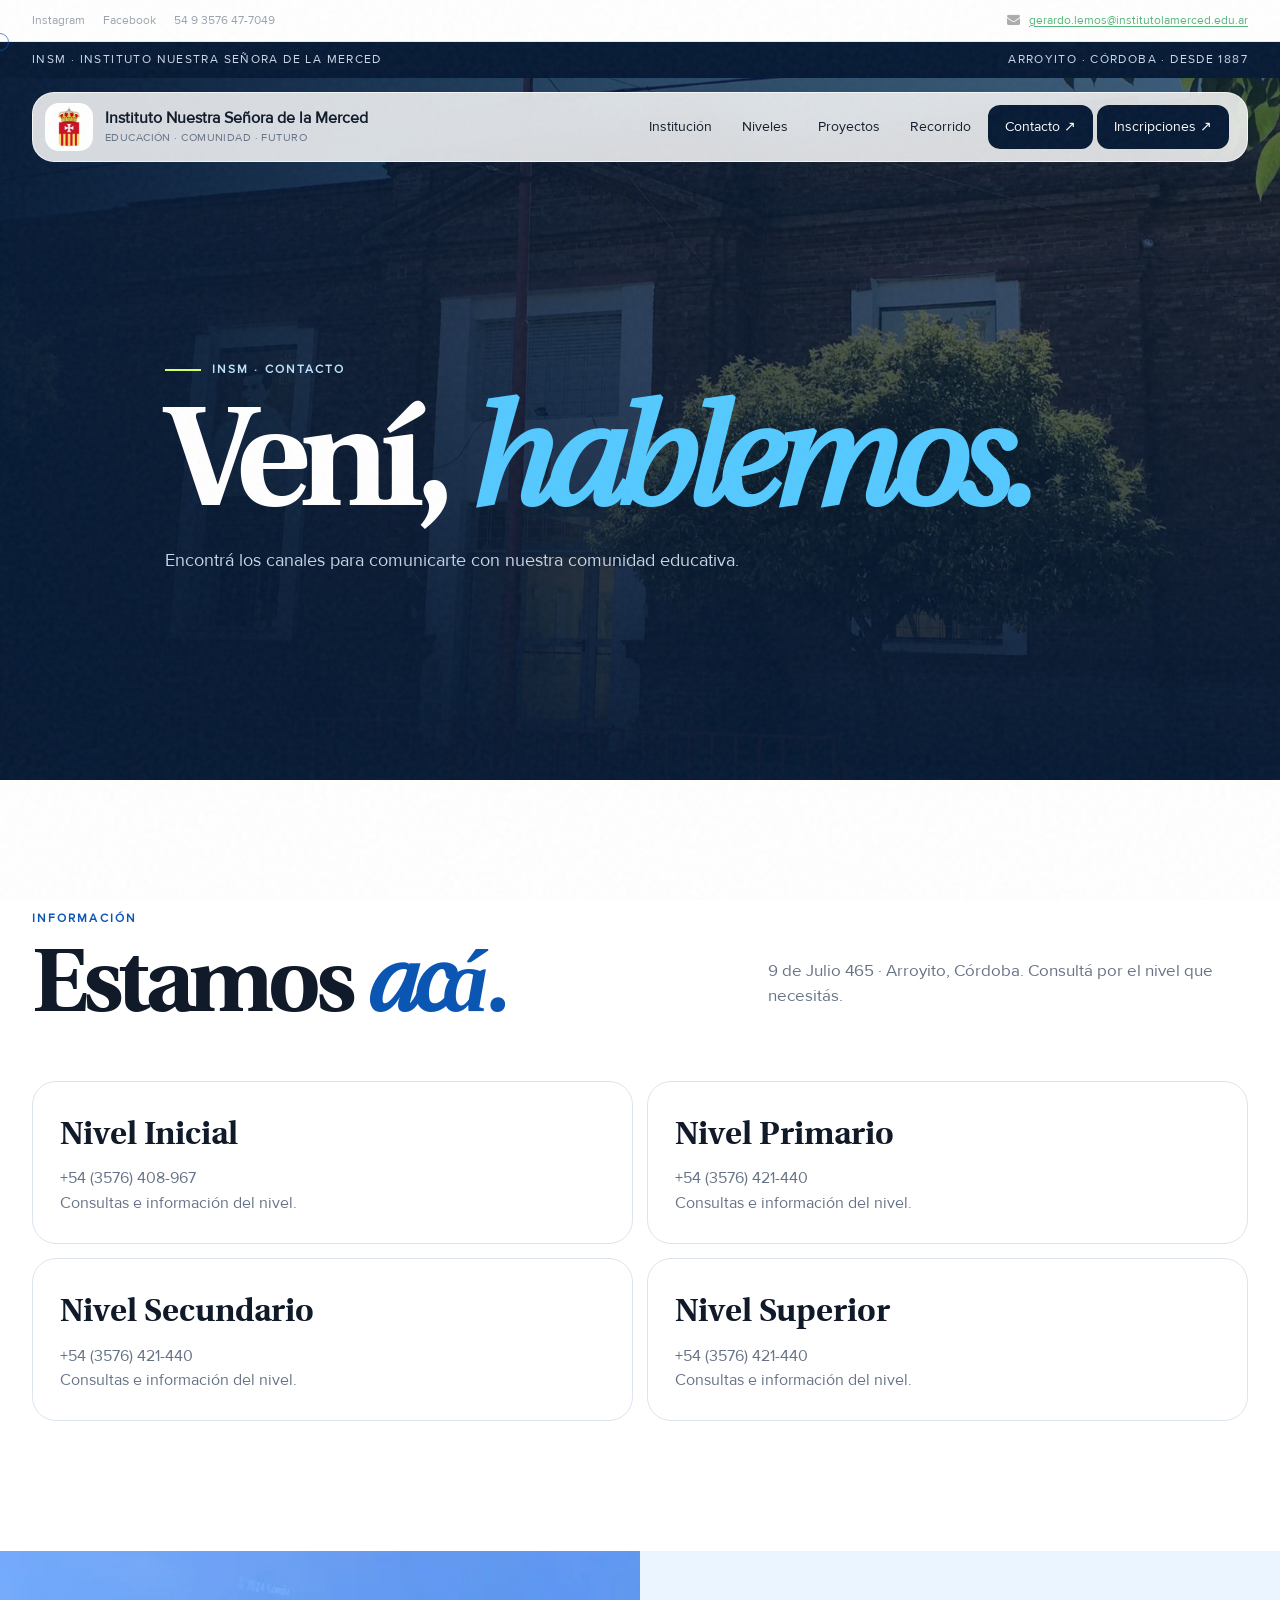
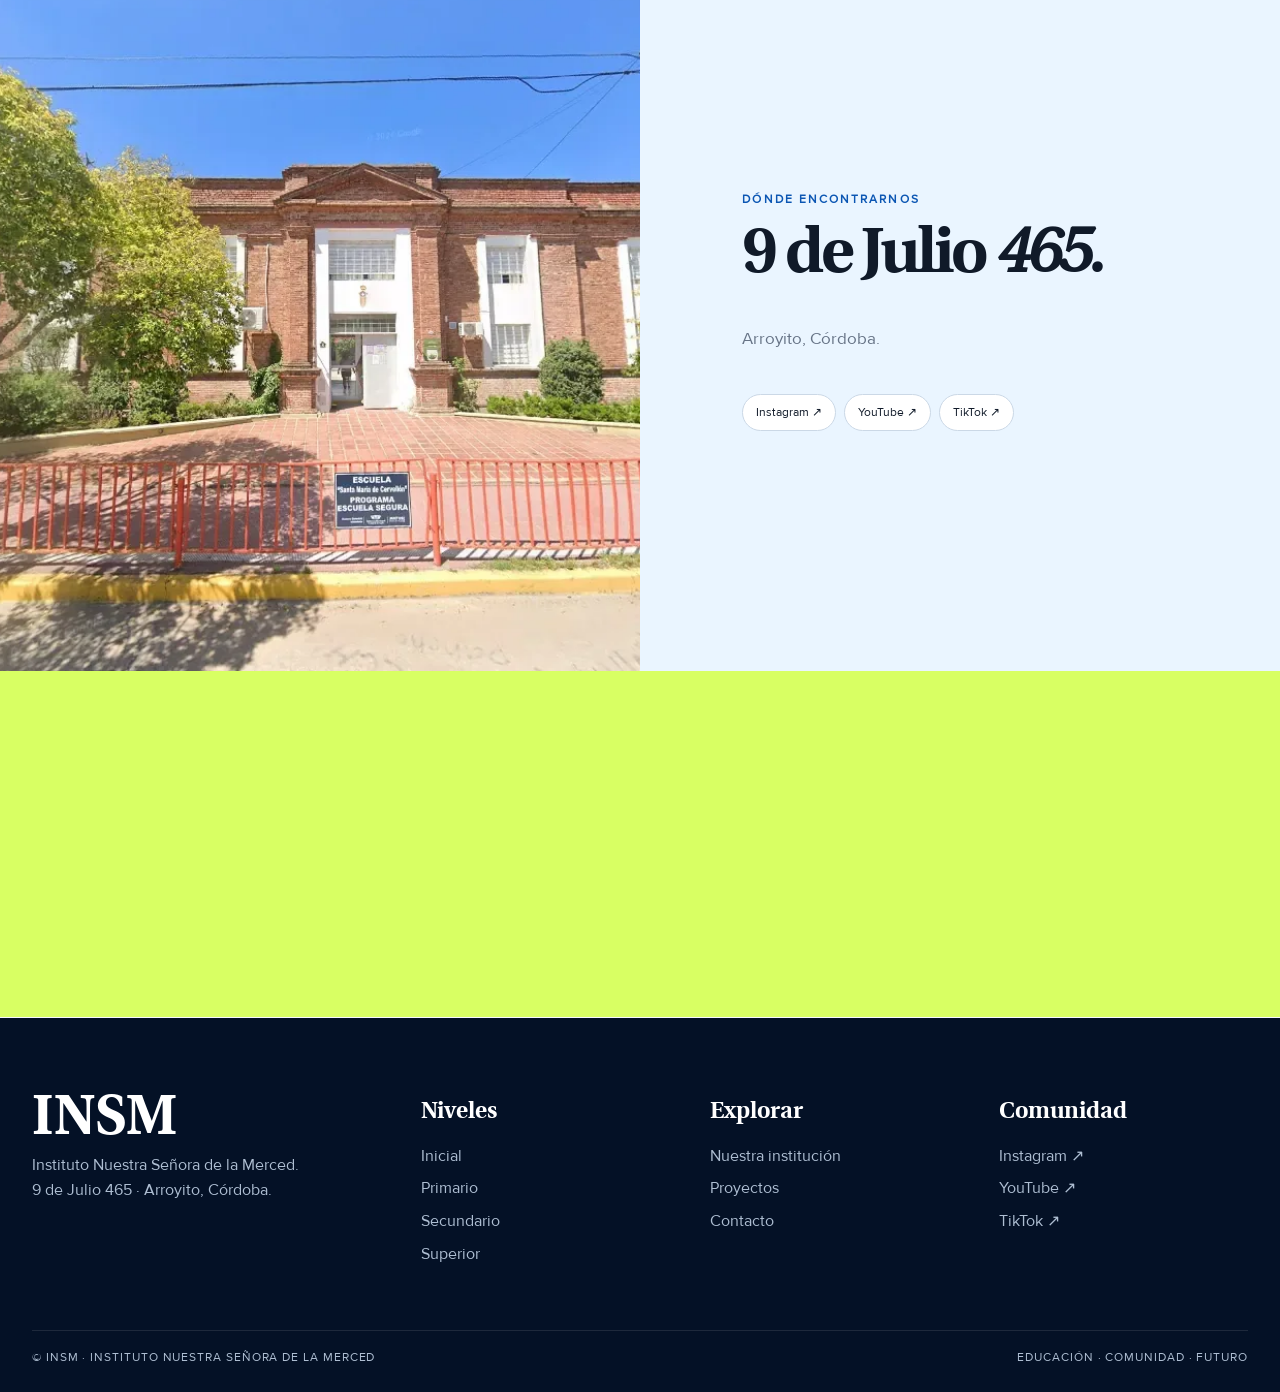
==== commit 0804b134: "jsj" ====
--- a/Contacto.html
+++ b/Contacto.html
@@ -1,3 +1,2 @@
 <!DOCTYPE html>
-
-<html lang="es"><head><link as_="image" data-opt="hero" fetchpriority="high" href="https://insm.vercel.app/img/entrada copy.webp" rel="preload"/><meta charset="utf-8"/><meta content="width=device-width,initial-scale=1" name="viewport"/><title>Contacto · INSM</title><meta content="Instituto Nuestra Señora de la Merced · Arroyito, Córdoba" name="description"/><link href="img/favicon.ico" rel="icon"/><link href="modern.css" rel="stylesheet"/><meta content="index,follow,max-image-preview:large,max-snippet:-1,max-video-preview:-1" name="robots"/><link href="https://insm.vercel.app/Contacto.html" rel="canonical"/><meta content="#071a35" name="theme-color"/><meta content="light" name="color-scheme"/><meta content="strict-origin-when-cross-origin" name="referrer"/><meta content="website" property="og:type"/><meta content="Contacto · INSM" property="og:title"/><meta content="Instituto Nuestra Señora de la Merced · Arroyito, Córdoba" property="og:description"/><meta content="https://insm.vercel.app/Contacto.html" property="og:url"/><meta content="INSM · Instituto Nuestra Señora de la Merced" property="og:site_name"/><meta content="es_AR" property="og:locale"/><meta content="https://insm.vercel.app/img/entrada copy.webp" property="og:image"/><meta content="summary_large_image" name="twitter:card"/><meta content="Contacto · INSM" name="twitter:title"/><meta content="Instituto Nuestra Señora de la Merced · Arroyito, Córdoba" name="twitter:description"/><meta content="https://insm.vercel.app/img/entrada copy.webp" name="twitter:image"/><script type="application/ld+json">{"@context":"https://schema.org","@type":"WebPage","name":"Contacto · INSM","description":"Instituto Nuestra Señora de la Merced · Arroyito, Córdoba","url":"https://insm.vercel.app/Contacto.html","isPartOf":{"@type":"WebSite","name":"INSM · Instituto Nuestra Señora de la Merced","url":"https://insm.vercel.app/"},"inLanguage":"es-AR"}</script></head><body><a class="skip-link" href="#main-content">Saltar al contenido principal</a><div class="social-contact-bar"><div class="container social-contact-shell"><div class="social-group"><a aria-label="Instagram" href="https://www.instagram.com/mercedariasarroyito/" rel="noopener" target="_blank"><img alt="Instagram" decoding="async" height="64" loading="lazy" src="img/social/instagram.webp" width="64"/> <span>Instagram</span></a><a aria-label="Facebook" href="https://www.facebook.com/estilomercedarioarroyito" rel="noopener" target="_blank"><img alt="Facebook" decoding="async" height="64" loading="lazy" src="img/social/facebook.webp" width="64"/> <span>Facebook</span></a><a aria-label="WhatsApp" href="https://wa.me/5493576477049" rel="noopener" target="_blank"><img alt="WhatsApp" decoding="async" height="64" loading="lazy" src="img/social/whatsapp.webp" width="64"/> <span>54 9 3576 47-7049</span></a></div><div class="contact-group"><a aria-label="Correo electrónico" href="mailto:gerardo.lemos@institutolamerced.edu.ar"><img alt="Gmail" decoding="async" height="64" loading="lazy" src="img/social/gmail.webp" width="64"/> <span>gerardo.lemos@institutolamerced.edu.ar</span></a></div></div></div><div class="progress"></div><div class="cursor"></div><div class="topline"><div class="container"><span>INSM · Instituto Nuestra Señora de la Merced</span><span>Arroyito · Córdoba · Desde 1887</span></div></div><header class="site-nav"><div class="container nav-shell"><a class="brand" href="index.html"><img alt="INSM" class="brand-mark" decoding="async" height="2200" loading="lazy" src="img/logo.webp" width="1172"/><span class="brand-text">Instituto Nuestra Señora de la Merced<small>EDUCACIÓN · COMUNIDAD · FUTURO</small></span></a><nav class="nav-links"><a href="NuestroColegio.html">Institución</a><a href="index.html#niveles">Niveles</a><a href="Proyectos.html">Proyectos</a><a href="index.html#recorrido">Recorrido</a><a class="nav-cta" href="Contacto.html">Contacto ↗</a><a class="nav-cta" href="Inscripciones.html">Inscripciones ↗</a></nav><button aria-controls="mobileMenu" aria-expanded="false" aria-label="Abrir menú" class="menu-toggle" type="button">☰</button></div></header><div class="mobile-menu" id="mobileMenu"><a href="NuestroColegio.html">Institución</a><a href="index.html#niveles">Niveles</a><a href="Proyectos.html">Proyectos</a><a href="index.html#recorrido">Recorrido</a><a href="Contacto.html">Contacto</a></div><main id="main-content"><section class="page-hero"><div class="page-hero-bg"><img alt="INSM" data-parallax="" decoding="async" fetchpriority="high" height="1080" loading="eager" src="img/entrada copy.webp" width="1920"/></div><div class="container page-hero-content"><div class="eyebrow reveal">INSM · Contacto</div><h1 class="reveal delay-1">Vení, <em>hablemos.</em></h1><p class="reveal delay-2">Encontrá los canales para comunicarte con nuestra comunidad educativa.</p></div></section><section class="section white"><div class="container"><div class="section-head"><div><div class="section-label">Información</div><h2 class="display">Estamos <em>acá.</em></h2></div><p class="section-intro">9 de Julio 465 · Arroyito, Córdoba. Consultá por el nivel que necesitás.</p></div><div class="contact-cards"><article class="contact-card"><h3>Nivel Inicial</h3><p>+54 (3576) 408-967</p><p>Consultas e información del nivel.</p></article><article class="contact-card"><h3>Nivel Primario</h3><p>+54 (3576) 421-440</p><p>Consultas e información del nivel.</p></article><article class="contact-card"><h3>Nivel Secundario</h3><p>+54 (3576) 421-440</p><p>Consultas e información del nivel.</p></article><article class="contact-card"><h3>Nivel Superior</h3><p>+54 (3576) 421-440</p><p>Consultas e información del nivel.</p></article></div></div></section><section class="split-image"><div class="photo" style="background-image:url('img/entrada.webp')"></div><div class="content"><div class="section-label">Dónde encontrarnos</div><h3>9 de Julio <em>465.</em></h3><p>Arroyito, Córdoba.</p><div class="pill-row"><span class="pill">Instagram ↗</span><span class="pill">YouTube ↗</span><span class="pill">TikTok ↗</span></div></div></section><section class="cta"><div class="container cta-grid"><div><div class="section-label">Redes</div><h2>Seguinos.</h2></div><div><p>También podés encontrarnos en nuestras redes sociales y conocer las novedades de la comunidad.</p><a class="btn" href="https://www.instagram.com/mercedariasarroyito/" target="_blank">Instagram ↗</a></div></div></section></main><footer class="footer"><div class="container footer-grid"><div><div class="footer-brand">INSM</div><p>Instituto Nuestra Señora de la Merced.<br/>9 de Julio 465 · Arroyito, Córdoba.</p></div><div><h3>Niveles</h3><a href="NivelInicial.html">Inicial</a><a href="NivelPrimario.html">Primario</a><a href="NivelSecundario.html">Secundario</a><a href="NivelTerciario.html">Superior</a></div><div><h3>Explorar</h3><a href="NuestroColegio.html">Nuestra institución</a><a href="Proyectos.html">Proyectos</a><a href="Contacto.html">Contacto</a></div><div><h3>Comunidad</h3><a href="https://www.instagram.com/mercedariasarroyito/" target="_blank">Instagram ↗</a><a href="https://www.youtube.com/@INSM.DIGITAL" target="_blank">YouTube ↗</a><a href="https://www.tiktok.com/@insm.digital" target="_blank">TikTok ↗</a></div></div><div class="container footer-bottom"><span>© INSM · Instituto Nuestra Señora de la Merced</span><span>Educación · Comunidad · Futuro</span></div></footer><script defer="True" src="site.js"></script></body></html>+<html lang="es"><head><meta charset="utf-8"/><meta content="width=device-width,initial-scale=1" name="viewport"/><title>Contacto · INSM</title><meta name="description" content="Canales de contacto del Instituto Nuestra Señora de la Merced: niveles educativos, redes sociales y ubicación en Arroyito, Córdoba."><link href="img/favicon.ico" rel="icon"/><link href="modern.css" rel="stylesheet"/><meta content="index,follow" name="robots"/><link rel="canonical" href="https://insm.vercel.app/Contacto.html"><meta property="og:type" content="website"><meta property="og:title" content="Contacto · INSM"><meta property="og:description" content="Canales de contacto del Instituto Nuestra Señora de la Merced: niveles educativos, redes sociales y ubicación en Arroyito, Córdoba."><meta property="og:url" content="https://insm.vercel.app/Contacto.html"><meta property="og:site_name" content="INSM · Instituto Nuestra Señora de la Merced"><meta name="twitter:card" content="summary_large_image"><meta name="twitter:title" content="Contacto · INSM"><meta name="twitter:description" content="Canales de contacto del Instituto Nuestra Señora de la Merced: niveles educativos, redes sociales y ubicación en Arroyito, Córdoba."><script type="application/ld+json">{"@context":"https://schema.org","@type":"EducationalOrganization","name":"Instituto Nuestra Señora de la Merced","alternateName":"INSM","url":"https://insm.vercel.app","address":{"@type":"PostalAddress","streetAddress":"9 de Julio 465","addressLocality":"Arroyito","addressRegion":"Córdoba","addressCountry":"AR"}}</script></head><body><div class="social-contact-bar"><div class="container social-contact-shell"><div class="social-group"><a aria-label="Instagram" href="https://www.instagram.com/mercedariasarroyito/" rel="noopener" target="_blank"<img alt="Instagram" decoding="async" loading="lazy" src="img/social/instagram.webp"/ width="64" height="64"> <span>Instagram</span></a><a aria-label="Facebook" href="https://www.facebook.com/estilomercedarioarroyito" rel="noopener" target="_blank"<img alt="Facebook" decoding="async" loading="lazy" src="img/social/facebook.webp"/ width="64" height="64"> <span>Facebook</span></a><a aria-label="WhatsApp" href="https://wa.me/5493576477049" rel="noopener" target="_blank"<img alt="WhatsApp" decoding="async" loading="lazy" src="img/social/whatsapp.webp"/ width="64" height="64"> <span>54 9 3576 47-7049</span></a></div><div class="contact-group"><a aria-label="Correo electrónico" href="mailto:gerardo.lemos@institutolamerced.edu.ar"><img alt="Gmail" decoding="async" loading="lazy" src="img/social/gmail.webp"/ width="64" height="64"> <span>gerardo.lemos@institutolamerced.edu.ar</span></a></div></div></div><div class="progress"></div><div class="cursor"></div><div class="topline"><div class="container"><span>INSM · Instituto Nuestra Señora de la Merced</span><span>Arroyito · Córdoba · Desde 1887</span></div></div><header class="site-nav"><div class="container nav-shell"><a class="brand" href="index.html"><img alt="INSM" class="brand-mark" decoding="async" loading="lazy" src="img/logo.webp"/ width="959" height="1800"><span class="brand-text">Instituto Nuestra Señora de la Merced<small>EDUCACIÓN · COMUNIDAD · FUTURO</small></span></a><nav class="nav-links"><a href="NuestroColegio.html">Institución</a><a href="index.html#niveles">Niveles</a><a href="Proyectos.html">Proyectos</a><a href="index.html#recorrido">Recorrido</a><a class="nav-cta" href="Contacto.html">Contacto ↗</a><a class="nav-cta" href="Inscripciones.html">Inscripciones ↗</a></nav><button aria-controls="mobileMenu" aria-expanded="false" aria-label="Abrir menú" class="menu-toggle" type="button">☰</button></div></header><div class="mobile-menu" id="mobileMenu"><a href="NuestroColegio.html">Institución</a><a href="index.html#niveles">Niveles</a><a href="Proyectos.html">Proyectos</a><a href="index.html#recorrido">Recorrido</a><a href="Contacto.html">Contacto</a></div><main><section class="page-hero"><div class="page-hero-bg"><img alt="INSM" data-parallax="" decoding="async" fetchpriority="high" loading="eager" src="img/entrada copy.webp"/ width="1800" height="1012"></div><div class="container page-hero-content"><div class="eyebrow reveal">INSM · Contacto</div><h1 class="reveal delay-1">Vení, <em>hablemos.</em></h1><p class="reveal delay-2">Encontrá los canales para comunicarte con nuestra comunidad educativa.</p></div></section><section class="section white"><div class="container"><div class="section-head"><div><div class="section-label">Información</div><h2 class="display">Estamos <em>acá.</em></h2></div><p class="section-intro">9 de Julio 465 · Arroyito, Córdoba. Consultá por el nivel que necesitás.</p></div><div class="contact-cards"><article class="contact-card"><h3>Nivel Inicial</h3><p>+54 (3576) 408-967</p><p>Consultas e información del nivel.</p></article><article class="contact-card"><h3>Nivel Primario</h3><p>+54 (3576) 421-440</p><p>Consultas e información del nivel.</p></article><article class="contact-card"><h3>Nivel Secundario</h3><p>+54 (3576) 421-440</p><p>Consultas e información del nivel.</p></article><article class="contact-card"><h3>Nivel Superior</h3><p>+54 (3576) 421-440</p><p>Consultas e información del nivel.</p></article></div></div></section><section class="split-image"><div class="photo" style="background-image:url('img/entrada.webp')"></div><div class="content"><div class="section-label">Dónde encontrarnos</div><h3>9 de Julio <em>465.</em></h3><p>Arroyito, Córdoba.</p><div class="pill-row"><span class="pill">Instagram ↗</span><span class="pill">YouTube ↗</span><span class="pill">TikTok ↗</span></div></div></section><section class="cta"><div class="container cta-grid"><div><div class="section-label">Redes</div><h2>Seguinos.</h2></div><div><p>También podés encontrarnos en nuestras redes sociales y conocer las novedades de la comunidad.</p><a class="btn" href="https://www.instagram.com/mercedariasarroyito/" target="_blank" rel="noopener noreferrer">Instagram ↗</a></div></div></section></main><footer class="footer"><div class="container footer-grid"><div><div class="footer-brand">INSM</div><p>Instituto Nuestra Señora de la Merced.<br/>9 de Julio 465 · Arroyito, Córdoba.</p></div><div><h3>Niveles</h3><a href="NivelInicial.html">Inicial</a><a href="NivelPrimario.html">Primario</a><a href="NivelSecundario.html">Secundario</a><a href="NivelTerciario.html">Superior</a></div><div><h3>Explorar</h3><a href="NuestroColegio.html">Nuestra institución</a><a href="Proyectos.html">Proyectos</a><a href="Contacto.html">Contacto</a></div><div><h3>Comunidad</h3><a href="https://www.instagram.com/mercedariasarroyito/" target="_blank" rel="noopener noreferrer">Instagram ↗</a><a href="https://www.youtube.com/@INSM.DIGITAL" target="_blank" rel="noopener noreferrer">YouTube ↗</a><a href="https://www.tiktok.com/@insm.digital" target="_blank" rel="noopener noreferrer">TikTok ↗</a></div></div><div class="container footer-bottom"><span>© INSM · Instituto Nuestra Señora de la Merced</span><span>Educación · Comunidad · Futuro</span></div></footer><script src="site.js"></script></body></html>
--- a/modern.css
+++ b/modern.css
@@ -152,9 +152,3 @@
 /* Performance and accessibility refinements */
 :focus-visible{outline:3px solid var(--cyan);outline-offset:3px}.section,.split-image,.cta{content-visibility:auto;contain-intrinsic-size:800px}.page-hero-bg img,.hero-bg img{will-change:transform}.nav-shell{transform:translateZ(0)}
 @media(prefers-reduced-motion:reduce){html{scroll-behavior:auto}.reveal{transition:none}.nav-shell,.btn,.project-card,.level-card img{transition:none!important}.hero-bg img,.page-hero-bg img{will-change:auto}}
-
-.skip-link{position:fixed;left:16px;top:12px;z-index:10000;padding:10px 14px;background:var(--white);color:var(--navy);border-radius:10px;transform:translateY(-150%);transition:transform .2s ease;box-shadow:0 8px 24px rgba(7,26,53,.18);font-weight:700}
-.skip-link:focus{transform:translateY(0)}
-:focus-visible{outline:3px solid var(--cyan);outline-offset:3px}
-@media (prefers-reduced-motion:reduce){html{scroll-behavior:auto}*,*::before,*::after{animation-duration:.01ms!important;animation-iteration-count:1!important;transition-duration:.01ms!important;scroll-behavior:auto!important}}
-img{height:auto}
